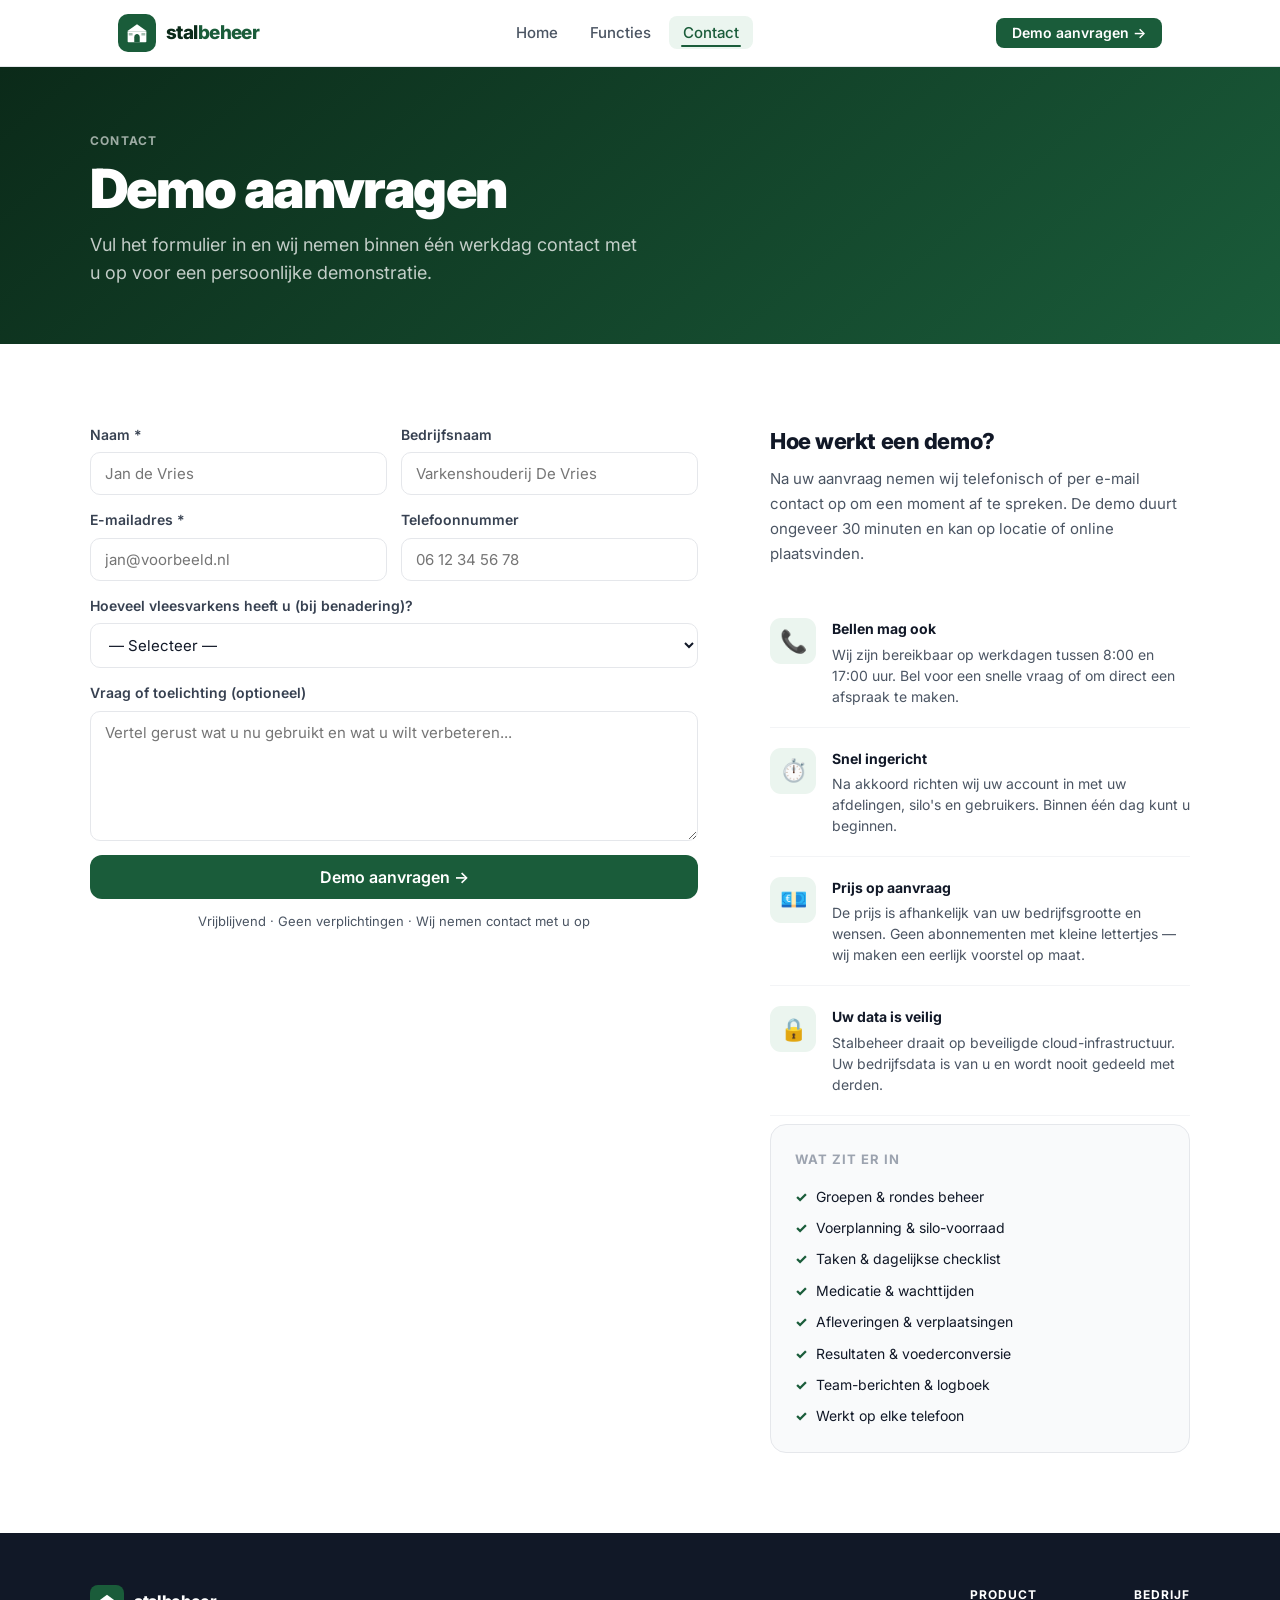
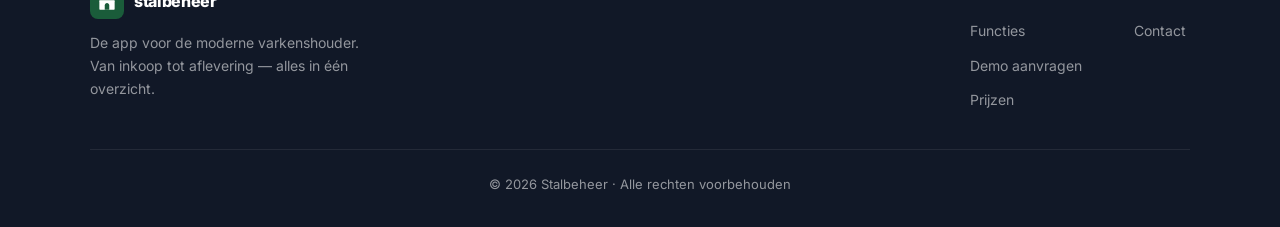
==== contact.html @ 62d78603 "feat: SVG stallogo + cinematische intro-animatie - Barn/stal SVG logo vervangt het emoji-logo in nav" ====
<!DOCTYPE html>
<html lang="nl">
<head>
<meta charset="UTF-8">
<meta name="viewport" content="width=device-width, initial-scale=1.0">
<title>Contact &amp; Demo aanvragen — Stalbeheer</title>
<meta name="description" content="Vraag een vrijblijvende demo aan van Stalbeheer. Wij laten u zien hoe de app werkt voor uw varkensbedrijf.">
<link href="https://fonts.googleapis.com/css2?family=Inter:wght@400;500;600;700;800;900&display=swap" rel="stylesheet">
<link rel="stylesheet" href="style.css">
</head>
<body>

<!-- NAV -->
<header class="nav">
  <div class="nav-inner">
    <a href="index.html" class="nav-logo">
      <div class="nav-logo-mark">
        <svg width="22" height="22" viewBox="0 0 40 40" fill="none" xmlns="http://www.w3.org/2000/svg">
          <path d="M20 4L38 17H2L20 4Z" fill="white"/>
          <rect x="3" y="17" width="34" height="20" rx="1.5" fill="white"/>
          <path d="M15 37V27.5C15 24.462 17.239 22 20 22C22.761 22 25 24.462 25 27.5V37H15Z" fill="#1a5c3a"/>
          <rect x="5" y="20" width="7" height="4.5" rx="1" fill="#1a5c3a" opacity="0.4"/>
          <rect x="28" y="20" width="7" height="4.5" rx="1" fill="#1a5c3a" opacity="0.4"/>
        </svg>
      </div>
      <div class="nav-logo-text">stal<span>beheer</span></div>
    </a>
    <ul class="nav-links">
      <li><a href="index.html">Home</a></li>
      <li><a href="functies.html">Functies</a></li>
      <li><a href="contact.html" class="active">Contact</a></li>
    </ul>
    <div class="nav-right">
      <a href="contact.html" class="btn btn-primary btn-sm">Demo aanvragen →</a>
    </div>
  </div>
</header>

<!-- PAGE HERO -->
<section class="page-hero">
  <div class="page-hero-inner">
    <div class="section-eyebrow" data-hero style="color:rgba(255,255,255,.6);margin-bottom:10px">Contact</div>
    <h1 data-hero>Demo aanvragen</h1>
    <p data-hero>Vul het formulier in en wij nemen binnen één werkdag contact met u op voor een persoonlijke demonstratie.</p>
  </div>
</section>

<!-- CONTACT SECTIE -->
<section class="section">
  <div class="section-inner">
    <div class="contact-grid">

      <!-- FORMULIER -->
      <div data-anim>
        <div id="success-msg" class="success-msg">
          ✓ Bedankt voor uw aanvraag! Wij nemen binnen één werkdag contact met u op.
        </div>

        <form id="contact-form" action="https://formspree.io/f/VERVANG_MET_UW_ID" method="POST" onsubmit="handleSubmit(event)">
          <div class="form-row">
            <div class="form-group">
              <label for="naam">Naam *</label>
              <input type="text" id="naam" name="naam" placeholder="Jan de Vries" required>
            </div>
            <div class="form-group">
              <label for="bedrijf">Bedrijfsnaam</label>
              <input type="text" id="bedrijf" name="bedrijf" placeholder="Varkenshouderij De Vries">
            </div>
          </div>
          <div class="form-row">
            <div class="form-group">
              <label for="email">E-mailadres *</label>
              <input type="email" id="email" name="email" placeholder="jan@voorbeeld.nl" required>
            </div>
            <div class="form-group">
              <label for="telefoon">Telefoonnummer</label>
              <input type="tel" id="telefoon" name="telefoon" placeholder="06 12 34 56 78">
            </div>
          </div>
          <div class="form-group">
            <label for="grootte">Hoeveel vleesvarkens heeft u (bij benadering)?</label>
            <select id="grootte" name="grootte">
              <option value="">— Selecteer —</option>
              <option value="<500">Minder dan 500</option>
              <option value="500-1000">500 – 1.000</option>
              <option value="1000-2500">1.000 – 2.500</option>
              <option value="2500-5000">2.500 – 5.000</option>
              <option value=">5000">Meer dan 5.000</option>
            </select>
          </div>
          <div class="form-group">
            <label for="bericht">Vraag of toelichting (optioneel)</label>
            <textarea id="bericht" name="bericht" placeholder="Vertel gerust wat u nu gebruikt en wat u wilt verbeteren..."></textarea>
          </div>

          <button type="submit" class="btn btn-primary btn-lg" style="width:100%;justify-content:center">
            Demo aanvragen →
          </button>
          <p style="font-size:13px;color:var(--text-muted);margin-top:12px;text-align:center">
            Vrijblijvend · Geen verplichtingen · Wij nemen contact met u op
          </p>
        </form>
      </div>

      <!-- CONTACT INFO -->
      <div class="contact-info" data-anim="scale">
        <div style="margin-bottom:32px">
          <h2 style="font-size:22px;font-weight:800;letter-spacing:-.02em;margin-bottom:8px">Hoe werkt een demo?</h2>
          <p style="font-size:15px;color:var(--text-muted);line-height:1.65">
            Na uw aanvraag nemen wij telefonisch of per e-mail contact op om een moment af te spreken. De demo duurt ongeveer 30 minuten en kan op locatie of online plaatsvinden.
          </p>
        </div>

        <div class="contact-info-item">
          <div class="contact-info-icon">📞</div>
          <div>
            <div class="contact-info-title">Bellen mag ook</div>
            <div class="contact-info-text">Wij zijn bereikbaar op werkdagen tussen 8:00 en 17:00 uur. Bel voor een snelle vraag of om direct een afspraak te maken.</div>
          </div>
        </div>

        <div class="contact-info-item">
          <div class="contact-info-icon">⏱️</div>
          <div>
            <div class="contact-info-title">Snel ingericht</div>
            <div class="contact-info-text">Na akkoord richten wij uw account in met uw afdelingen, silo's en gebruikers. Binnen één dag kunt u beginnen.</div>
          </div>
        </div>

        <div class="contact-info-item">
          <div class="contact-info-icon">💶</div>
          <div>
            <div class="contact-info-title">Prijs op aanvraag</div>
            <div class="contact-info-text">De prijs is afhankelijk van uw bedrijfsgrootte en wensen. Geen abonnementen met kleine lettertjes — wij maken een eerlijk voorstel op maat.</div>
          </div>
        </div>

        <div class="contact-info-item">
          <div class="contact-info-icon">🔒</div>
          <div>
            <div class="contact-info-title">Uw data is veilig</div>
            <div class="contact-info-text">Stalbeheer draait op beveiligde cloud-infrastructuur. Uw bedrijfsdata is van u en wordt nooit gedeeld met derden.</div>
          </div>
        </div>

        <!-- Feature samenvatting -->
        <div style="background:var(--gray-50);border:1px solid var(--gray-200);border-radius:16px;padding:24px;margin-top:8px">
          <div style="font-size:13px;font-weight:700;text-transform:uppercase;letter-spacing:.08em;color:var(--gray-400);margin-bottom:16px">Wat zit er in</div>
          <div style="display:flex;flex-direction:column;gap:9px">
            <div style="font-size:14px;display:flex;align-items:center;gap:9px"><span style="color:var(--green);font-weight:800">✓</span> Groepen &amp; rondes beheer</div>
            <div style="font-size:14px;display:flex;align-items:center;gap:9px"><span style="color:var(--green);font-weight:800">✓</span> Voerplanning &amp; silo-voorraad</div>
            <div style="font-size:14px;display:flex;align-items:center;gap:9px"><span style="color:var(--green);font-weight:800">✓</span> Taken &amp; dagelijkse checklist</div>
            <div style="font-size:14px;display:flex;align-items:center;gap:9px"><span style="color:var(--green);font-weight:800">✓</span> Medicatie &amp; wachttijden</div>
            <div style="font-size:14px;display:flex;align-items:center;gap:9px"><span style="color:var(--green);font-weight:800">✓</span> Afleveringen &amp; verplaatsingen</div>
            <div style="font-size:14px;display:flex;align-items:center;gap:9px"><span style="color:var(--green);font-weight:800">✓</span> Resultaten &amp; voederconversie</div>
            <div style="font-size:14px;display:flex;align-items:center;gap:9px"><span style="color:var(--green);font-weight:800">✓</span> Team-berichten &amp; logboek</div>
            <div style="font-size:14px;display:flex;align-items:center;gap:9px"><span style="color:var(--green);font-weight:800">✓</span> Werkt op elke telefoon</div>
          </div>
        </div>
      </div>

    </div>
  </div>
</section>

<!-- FOOTER -->
<footer>
  <div class="footer-inner">
    <div class="footer-top">
      <div>
        <div class="footer-brand-logo">
          <div class="footer-brand-mark"><svg width="18" height="18" viewBox="0 0 40 40" fill="none"><path d="M20 4L38 17H2L20 4Z" fill="white"/><rect x="3" y="17" width="34" height="20" rx="1.5" fill="white"/><path d="M15 37V27.5C15 24.462 17.239 22 20 22C22.761 22 25 24.462 25 27.5V37H15Z" fill="#1a5c3a"/></svg></div>
          <div class="footer-brand-name">stalbeheer</div>
        </div>
        <div class="footer-desc">De app voor de moderne varkenshouder. Van inkoop tot aflevering — alles in één overzicht.</div>
      </div>
      <div class="footer-links">
        <div class="footer-col">
          <div class="footer-col-title">Product</div>
          <ul>
            <li><a href="functies.html">Functies</a></li>
            <li><a href="contact.html">Demo aanvragen</a></li>
            <li><a href="contact.html">Prijzen</a></li>
          </ul>
        </div>
        <div class="footer-col">
          <div class="footer-col-title">Bedrijf</div>
          <ul>
            <li><a href="contact.html">Contact</a></li>
          </ul>
        </div>
      </div>
    </div>
    <div class="footer-bottom">© 2026 Stalbeheer · Alle rechten voorbehouden</div>
  </div>
</footer>

<script src="animations.js"></script>
<script>
function handleSubmit(e) {
  // Formspree handelt de submit af — toon bevestiging na verzenden
  // Als Formspree nog niet is ingesteld, toon alvast de bevestiging
  const form = document.getElementById('contact-form');
  const msg = document.getElementById('success-msg');
  if (form.action.includes('VERVANG_MET_UW_ID')) {
    e.preventDefault();
    form.style.display = 'none';
    msg.style.display = 'block';
    return;
  }
  setTimeout(() => {
    form.style.display = 'none';
    msg.style.display = 'block';
  }, 500);
}
</script>

</body>
</html>
---- style.css ----
/* ============================================================
   STALBEHEER.COM — Gedeelde stijlen
   ============================================================ */

:root {
  --green-dark:  #0b2a19;
  --green:       #1a5c3a;
  --green-mid:   #256b46;
  --green-light: #ebf5ef;
  --amber:       #f59e0b;
  --amber-dark:  #d97706;
  --white:  #ffffff;
  --gray-50:  #f9fafb;
  --gray-100: #f3f4f6;
  --gray-200: #e5e7eb;
  --gray-300: #d1d5db;
  --gray-400: #9ca3af;
  --gray-600: #4b5563;
  --gray-700: #374151;
  --gray-800: #1f2937;
  --gray-900: #111827;
  --text:       #111827;
  --text-muted: #4b5563;
  --r:    12px;
  --r-lg: 20px;
  --shadow:    0 1px 3px rgba(0,0,0,.10), 0 1px 2px rgba(0,0,0,.06);
  --shadow-md: 0 4px 6px -1px rgba(0,0,0,.10), 0 2px 4px -1px rgba(0,0,0,.06);
  --shadow-lg: 0 10px 15px -3px rgba(0,0,0,.10), 0 4px 6px -2px rgba(0,0,0,.05);
  --shadow-xl: 0 20px 25px -5px rgba(0,0,0,.10), 0 10px 10px -5px rgba(0,0,0,.04);
}

*, *::before, *::after { box-sizing: border-box; margin: 0; padding: 0; }
html { font-size: 16px; scroll-behavior: smooth; }
body {
  font-family: 'Inter', -apple-system, BlinkMacSystemFont, 'Segoe UI', sans-serif;
  color: var(--text);
  background: var(--white);
  line-height: 1.6;
  -webkit-font-smoothing: antialiased;
}
img { max-width: 100%; display: block; }
a { color: inherit; }

/* ── NAV ─────────────────────────────────────────────────── */
.nav {
  position: sticky; top: 0; z-index: 200;
  background: rgba(255,255,255,.96);
  backdrop-filter: blur(10px);
  border-bottom: 1px solid var(--gray-200);
}
.nav-inner {
  max-width: 1100px; margin: 0 auto; padding: 0 28px;
  height: 66px;
  display: flex; align-items: center; justify-content: space-between; gap: 32px;
}
.nav-logo {
  display: flex; align-items: center; gap: 10px; text-decoration: none;
}
.nav-logo-mark {
  width: 38px; height: 38px;
  background: var(--green); border-radius: 10px;
  display: flex; align-items: center; justify-content: center;
  font-size: 20px; flex-shrink: 0;
}
.nav-logo-text {
  font-size: 19px; font-weight: 800; letter-spacing: -.03em;
  color: var(--green-dark);
}
.nav-logo-text span { color: var(--green); }
.nav-links {
  display: flex; align-items: center; gap: 4px; list-style: none;
}
.nav-links a {
  text-decoration: none; color: var(--gray-600);
  font-size: 15px; font-weight: 500;
  padding: 7px 14px; border-radius: 8px;
  transition: all .15s;
}
.nav-links a:hover, .nav-links a.active { color: var(--green); background: var(--green-light); }
.nav-right { display: flex; align-items: center; gap: 10px; }

/* ── BUTTONS ─────────────────────────────────────────────── */
.btn {
  display: inline-flex; align-items: center; gap: 6px;
  padding: 10px 20px; border-radius: 10px;
  font-size: 15px; font-weight: 600; font-family: inherit;
  text-decoration: none; border: none; cursor: pointer;
  transition: all .15s; line-height: 1; white-space: nowrap;
}
.btn-primary { background: var(--green); color: white; }
.btn-primary:hover { background: var(--green-mid); transform: translateY(-1px); box-shadow: var(--shadow-md); }
.btn-amber { background: var(--amber); color: var(--gray-900); }
.btn-amber:hover { background: var(--amber-dark); transform: translateY(-1px); box-shadow: var(--shadow-md); }
.btn-outline-white { background: transparent; color: white; border: 2px solid rgba(255,255,255,.35); }
.btn-outline-white:hover { background: rgba(255,255,255,.1); border-color: rgba(255,255,255,.6); }
.btn-ghost { background: transparent; color: var(--green); border: 2px solid var(--green); }
.btn-ghost:hover { background: var(--green-light); }
.btn-lg { padding: 14px 28px; font-size: 16px; border-radius: 12px; }
.btn-sm { padding: 8px 16px; font-size: 14px; border-radius: 8px; }

/* ── HERO ────────────────────────────────────────────────── */
.hero {
  background: linear-gradient(140deg, var(--green-dark) 0%, #1a5c3a 55%, #266348 100%);
  color: white; padding: 96px 28px 80px; text-align: center;
  position: relative; overflow: hidden;
}
.hero::before {
  content: '';
  position: absolute; inset: 0; pointer-events: none;
  background-image: radial-gradient(circle at 20% 50%, rgba(255,255,255,.03) 0%, transparent 60%),
                    radial-gradient(circle at 80% 20%, rgba(245,158,11,.06) 0%, transparent 50%);
}
.hero-inner { max-width: 820px; margin: 0 auto; position: relative; }
.hero-label {
  display: inline-flex; align-items: center; gap: 7px;
  background: rgba(255,255,255,.1); border: 1px solid rgba(255,255,255,.18);
  color: rgba(255,255,255,.9); font-size: 13px; font-weight: 600;
  padding: 6px 14px; border-radius: 20px; margin-bottom: 28px;
  letter-spacing: .03em;
}
.hero h1 {
  font-size: clamp(38px, 6vw, 66px); font-weight: 900;
  line-height: 1.06; letter-spacing: -.035em; margin-bottom: 22px; color: white;
}
.hero h1 em { font-style: normal; color: var(--amber); }
.hero-sub {
  font-size: clamp(17px, 2.2vw, 21px); color: rgba(255,255,255,.78);
  max-width: 620px; margin: 0 auto 38px; line-height: 1.55;
}
.hero-cta { display: flex; gap: 12px; justify-content: center; flex-wrap: wrap; }
.hero-note { margin-top: 20px; font-size: 13px; color: rgba(255,255,255,.45); }

/* stats strip */
.hero-stats {
  display: flex; justify-content: center; gap: 48px;
  flex-wrap: wrap; margin-top: 56px;
  padding-top: 40px; border-top: 1px solid rgba(255,255,255,.12);
}
.hero-stat-value {
  font-size: 32px; font-weight: 900; letter-spacing: -.03em; color: white;
}
.hero-stat-label { font-size: 13px; color: rgba(255,255,255,.55); margin-top: 2px; }

/* ── PAGE HERO (inner pages) ─────────────────────────────── */
.page-hero {
  background: linear-gradient(140deg, var(--green-dark), var(--green));
  color: white; padding: 64px 28px 56px;
}
.page-hero-inner { max-width: 1100px; margin: 0 auto; }
.page-hero h1 {
  font-size: clamp(34px, 5vw, 54px); font-weight: 900;
  letter-spacing: -.03em; line-height: 1.08; margin-bottom: 12px;
}
.page-hero p { font-size: 18px; color: rgba(255,255,255,.75); max-width: 560px; }

/* ── SECTIONS ────────────────────────────────────────────── */
.section { padding: 80px 28px; }
.section-inner { max-width: 1100px; margin: 0 auto; }
.section.bg-gray { background: var(--gray-50); }
.section.bg-dark { background: var(--gray-900); }

.section-eyebrow {
  font-size: 12px; font-weight: 700; letter-spacing: .1em;
  text-transform: uppercase; color: var(--green); margin-bottom: 8px;
}
.section-title {
  font-size: clamp(28px, 4vw, 44px); font-weight: 800;
  letter-spacing: -.025em; color: var(--gray-900); line-height: 1.12;
  margin-bottom: 14px;
}
.section-sub { font-size: 18px; color: var(--text-muted); max-width: 580px; line-height: 1.6; }
.section-header { margin-bottom: 48px; }
.section-header.center { text-align: center; }
.section-header.center .section-sub { margin: 0 auto; }

/* ── PROBLEM CARDS ───────────────────────────────────────── */
.problems-grid {
  display: grid; grid-template-columns: repeat(auto-fit, minmax(230px, 1fr));
  gap: 14px; margin-top: 40px;
}
.problem-card {
  background: white; border: 1px solid var(--gray-200); border-radius: var(--r);
  padding: 20px 22px; display: flex; align-items: flex-start; gap: 14px;
  box-shadow: var(--shadow);
}
.problem-icon { font-size: 26px; flex-shrink: 0; line-height: 1; }
.problem-text { font-size: 15px; color: var(--gray-800); font-weight: 500; line-height: 1.5; }

/* ── FEATURE GRID ────────────────────────────────────────── */
.features-grid {
  display: grid; grid-template-columns: repeat(auto-fit, minmax(310px, 1fr));
  gap: 22px; margin-top: 48px;
}
.feature-card {
  background: white; border: 1px solid var(--gray-200); border-radius: var(--r-lg);
  padding: 28px; transition: all .2s;
}
.feature-card:hover {
  transform: translateY(-3px); box-shadow: var(--shadow-lg);
  border-color: #b6ddc5;
}
.feature-icon {
  width: 50px; height: 50px;
  background: var(--green-light); border-radius: 12px;
  display: flex; align-items: center; justify-content: center;
  font-size: 24px; margin-bottom: 18px;
}
.feature-title { font-size: 17px; font-weight: 700; color: var(--gray-900); margin-bottom: 8px; }
.feature-text { font-size: 14px; color: var(--text-muted); line-height: 1.65; }

/* ── STEPS ───────────────────────────────────────────────── */
.steps {
  display: grid; grid-template-columns: repeat(auto-fit, minmax(260px, 1fr));
  gap: 40px; margin-top: 48px; position: relative;
}
.step { display: flex; flex-direction: column; align-items: flex-start; }
.step-num {
  width: 42px; height: 42px; background: var(--green); color: white;
  border-radius: 50%; display: flex; align-items: center; justify-content: center;
  font-size: 17px; font-weight: 800; margin-bottom: 18px; flex-shrink: 0;
}
.step-title { font-size: 18px; font-weight: 700; color: var(--gray-900); margin-bottom: 8px; }
.step-text { font-size: 15px; color: var(--text-muted); line-height: 1.65; }

/* ── CTA BANNER ──────────────────────────────────────────── */
.cta-banner {
  background: linear-gradient(140deg, var(--green-dark), var(--green));
  color: white; padding: 80px 28px; text-align: center;
}
.cta-banner h2 {
  font-size: clamp(28px, 4vw, 44px); font-weight: 800;
  letter-spacing: -.025em; margin-bottom: 14px;
}
.cta-banner p { font-size: 18px; color: rgba(255,255,255,.75); max-width: 520px; margin: 0 auto 32px; }
.cta-banner .hero-note { margin-top: 16px; }

/* ── FUNCTIES DETAIL ─────────────────────────────────────── */
.functies-block {
  padding: 56px 0; border-bottom: 1px solid var(--gray-200);
}
.functies-block:last-child { border-bottom: none; }
.functies-layout {
  display: grid; grid-template-columns: 320px 1fr; gap: 64px; align-items: start;
}
.functies-list { list-style: none; display: flex; flex-direction: column; gap: 14px; margin-top: 0; }
.functies-list li {
  display: flex; align-items: flex-start; gap: 12px;
  font-size: 15px; color: var(--gray-700); line-height: 1.55;
}
.functies-list li::before {
  content: '✓'; color: var(--green); font-weight: 800;
  flex-shrink: 0; margin-top: 1px;
}
.functies-icon-row { display: flex; gap: 12px; flex-wrap: wrap; margin-top: 24px; }
.functies-badge {
  background: var(--green-light); color: var(--green);
  font-size: 12px; font-weight: 700; padding: 4px 10px; border-radius: 20px;
  letter-spacing: .03em;
}

/* ── CONTACT ─────────────────────────────────────────────── */
.contact-grid {
  display: grid; grid-template-columns: 1fr 420px; gap: 72px; align-items: start;
}
.form-row { display: grid; grid-template-columns: 1fr 1fr; gap: 14px; }
.form-group { display: flex; flex-direction: column; gap: 6px; margin-bottom: 14px; }
.form-group label { font-size: 14px; font-weight: 600; color: var(--gray-700); }
.form-group input,
.form-group select,
.form-group textarea {
  padding: 11px 14px; border: 1.5px solid var(--gray-200); border-radius: 10px;
  font-size: 15px; font-family: inherit; color: var(--text); background: white;
  transition: border-color .15s; outline: none;
}
.form-group input:focus,
.form-group select:focus,
.form-group textarea:focus { border-color: var(--green); box-shadow: 0 0 0 3px rgba(26,92,58,.1); }
.form-group textarea { min-height: 130px; resize: vertical; }
.contact-info { display: flex; flex-direction: column; gap: 0; }
.contact-info-item {
  display: flex; align-items: flex-start; gap: 16px;
  padding: 20px 0; border-bottom: 1px solid var(--gray-100);
}
.contact-info-item:first-child { padding-top: 0; }
.contact-info-item:last-child { border-bottom: none; }
.contact-info-icon {
  width: 46px; height: 46px; background: var(--green-light); border-radius: 11px;
  display: flex; align-items: center; justify-content: center;
  font-size: 22px; flex-shrink: 0;
}
.contact-info-title { font-size: 14px; font-weight: 700; color: var(--gray-900); margin-bottom: 3px; }
.contact-info-text { font-size: 14px; color: var(--text-muted); line-height: 1.5; }
.success-msg {
  display: none; background: var(--green-light); border: 1px solid #a7d7b9;
  color: var(--green); border-radius: 10px; padding: 14px 18px;
  font-size: 15px; font-weight: 500; margin-bottom: 16px;
}

/* ── FOOTER ──────────────────────────────────────────────── */
footer {
  background: var(--gray-900); color: rgba(255,255,255,.55);
  padding: 52px 28px 32px;
}
.footer-inner { max-width: 1100px; margin: 0 auto; }
.footer-top {
  display: flex; justify-content: space-between; gap: 48px; flex-wrap: wrap;
  padding-bottom: 36px; border-bottom: 1px solid rgba(255,255,255,.08);
  margin-bottom: 24px;
}
.footer-brand-logo { display: flex; align-items: center; gap: 10px; margin-bottom: 12px; }
.footer-brand-mark {
  width: 34px; height: 34px; background: var(--green); border-radius: 8px;
  display: flex; align-items: center; justify-content: center; font-size: 18px;
}
.footer-brand-name { font-size: 16px; font-weight: 800; color: white; letter-spacing: -.02em; }
.footer-desc { font-size: 14px; line-height: 1.65; max-width: 280px; }
.footer-links { display: flex; gap: 52px; flex-wrap: wrap; }
.footer-col-title {
  font-size: 12px; font-weight: 700; text-transform: uppercase;
  letter-spacing: .08em; color: white; margin-bottom: 14px;
}
.footer-col ul { list-style: none; display: flex; flex-direction: column; gap: 9px; }
.footer-col a { text-decoration: none; font-size: 14px; transition: color .15s; }
.footer-col a:hover { color: white; }
.footer-bottom { font-size: 13px; text-align: center; }

/* ── RESPONSIVE ──────────────────────────────────────────── */
@media (max-width: 768px) {
  .nav-links, .nav-right { display: none; }
  .hero { padding: 64px 20px 52px; }
  .hero-stats { gap: 28px; }
  .section { padding: 56px 20px; }
  .features-grid { grid-template-columns: 1fr; }
  .functies-layout { grid-template-columns: 1fr; gap: 32px; }
  .contact-grid { grid-template-columns: 1fr; gap: 40px; }
  .form-row { grid-template-columns: 1fr; gap: 0; }
  .footer-top { flex-direction: column; }
  .page-hero { padding: 48px 20px 40px; }
  .cta-banner { padding: 56px 20px; }
}


/* ============================================================
   ANIMATIES — Apple-stijl scroll-triggered + hero entrance
   ============================================================ */

/* ── Nav: schaduw bij scrollen ──────────────────────────────── */
.nav { transition: box-shadow 0.3s ease; }
.nav--scrolled { box-shadow: 0 2px 24px rgba(0,0,0,0.10); }

/* ── Hero entrance: elementen komen één voor één binnen ─────── */
@keyframes heroEnter {
  from { opacity: 0; transform: translateY(22px); filter: blur(2px); }
  to   { opacity: 1; transform: translateY(0);    filter: blur(0);   }
}

.hero-enter {
  opacity: 0;
  animation: heroEnter 0.85s cubic-bezier(0.16, 1, 0.3, 1) forwards;
}

/* ── Scroll-triggered fade-up ───────────────────────────────── */
[data-anim] {
  opacity: 0;
  transform: translateY(28px);
  transition:
    opacity  0.72s cubic-bezier(0.16, 1, 0.3, 1),
    transform 0.72s cubic-bezier(0.16, 1, 0.3, 1);
  /* stagger: elk kind is iets later */
  transition-delay: calc(var(--stagger-i, 0) * 0.09s);
}

[data-anim="fade"] {
  transform: none; /* alleen fade, geen translate */
}

[data-anim="scale"] {
  transform: scale(0.95);
  transition:
    opacity   0.65s cubic-bezier(0.16, 1, 0.3, 1),
    transform 0.65s cubic-bezier(0.16, 1, 0.3, 1);
}

[data-anim].in-view {
  opacity: 1;
  transform: none;
}

/* ── Feature cards: extra hover-lift ───────────────────────── */
.feature-card {
  transition: transform 0.25s cubic-bezier(0.16,1,0.3,1),
              box-shadow 0.25s cubic-bezier(0.16,1,0.3,1),
              border-color 0.25s ease,
              opacity 0.72s cubic-bezier(0.16, 1, 0.3, 1);
}

/* ── Smooth underline op nav-links ─────────────────────────── */
.nav-links a {
  position: relative;
}
.nav-links a::after {
  content: '';
  position: absolute;
  bottom: 2px; left: 12px; right: 12px;
  height: 2px;
  background: var(--green);
  border-radius: 2px;
  transform: scaleX(0);
  transform-origin: center;
  transition: transform 0.22s cubic-bezier(0.16, 1, 0.3, 1);
}
.nav-links a:hover::after,
.nav-links a.active::after { transform: scaleX(1); }

/* ── Buttons: vloeiendere hover ─────────────────────────────── */
.btn {
  transition: background 0.18s ease,
              transform  0.18s cubic-bezier(0.16, 1, 0.3, 1),
              box-shadow 0.18s ease;
}

/* ── Reduced motion: respecteer gebruikersinstellingen ──────── */
@media (prefers-reduced-motion: reduce) {
  [data-anim], [data-hero], .hero-enter, .feature-card, .btn {
    transition: none !important;
    animation: none !important;
    opacity: 1 !important;
    transform: none !important;
  }
}


/* ============================================================
   INTRO — Cinematische binnenkomer bij laden
   ============================================================ */
#intro {
  position: fixed; inset: 0; z-index: 9999;
  background: var(--green-dark);
  display: flex; align-items: center; justify-content: center;
  flex-direction: column; gap: 0;
  pointer-events: all;
}
#intro.intro-exit {
  transform: translateY(-100%);
  transition: transform 1s cubic-bezier(0.76, 0, 0.24, 1);
}
.intro-inner {
  display: flex; flex-direction: column; align-items: center; gap: 18px;
  text-align: center;
}
.intro-mark {
  width: 80px; height: 80px;
  background: rgba(255,255,255,0.08);
  border: 1px solid rgba(255,255,255,0.12);
  border-radius: 22px;
  display: flex; align-items: center; justify-content: center;
  opacity: 0;
  animation: introMark 0.7s cubic-bezier(0.16,1,0.3,1) 0.15s forwards;
}
.intro-word {
  font-size: 32px; font-weight: 900; letter-spacing: -0.04em;
  color: white;
  opacity: 0;
  animation: introSlideUp 0.65s cubic-bezier(0.16,1,0.3,1) 0.45s forwards;
}
.intro-word span { color: var(--amber); }
.intro-tag {
  font-size: 14px; font-weight: 500; color: rgba(255,255,255,0.4);
  letter-spacing: 0.02em;
  opacity: 0;
  animation: introSlideUp 0.65s cubic-bezier(0.16,1,0.3,1) 0.65s forwards;
}
.intro-bar {
  width: 40px; height: 2px;
  background: var(--amber);
  border-radius: 2px;
  margin-top: 4px;
  opacity: 0;
  transform: scaleX(0);
  transform-origin: left;
  animation: introBar 0.8s cubic-bezier(0.16,1,0.3,1) 0.85s forwards;
}

@keyframes introMark {
  from { opacity: 0; transform: scale(0.6) rotate(-8deg); }
  to   { opacity: 1; transform: scale(1) rotate(0deg); }
}
@keyframes introSlideUp {
  from { opacity: 0; transform: translateY(16px); }
  to   { opacity: 1; transform: translateY(0); }
}
@keyframes introBar {
  from { opacity: 0; transform: scaleX(0); }
  to   { opacity: 1; transform: scaleX(1); }
}

/* ── LOGO SVG ──────────────────────────────────────────────── */
.logo-svg { display: block; }
.nav-logo-mark { padding: 0; overflow: hidden; }
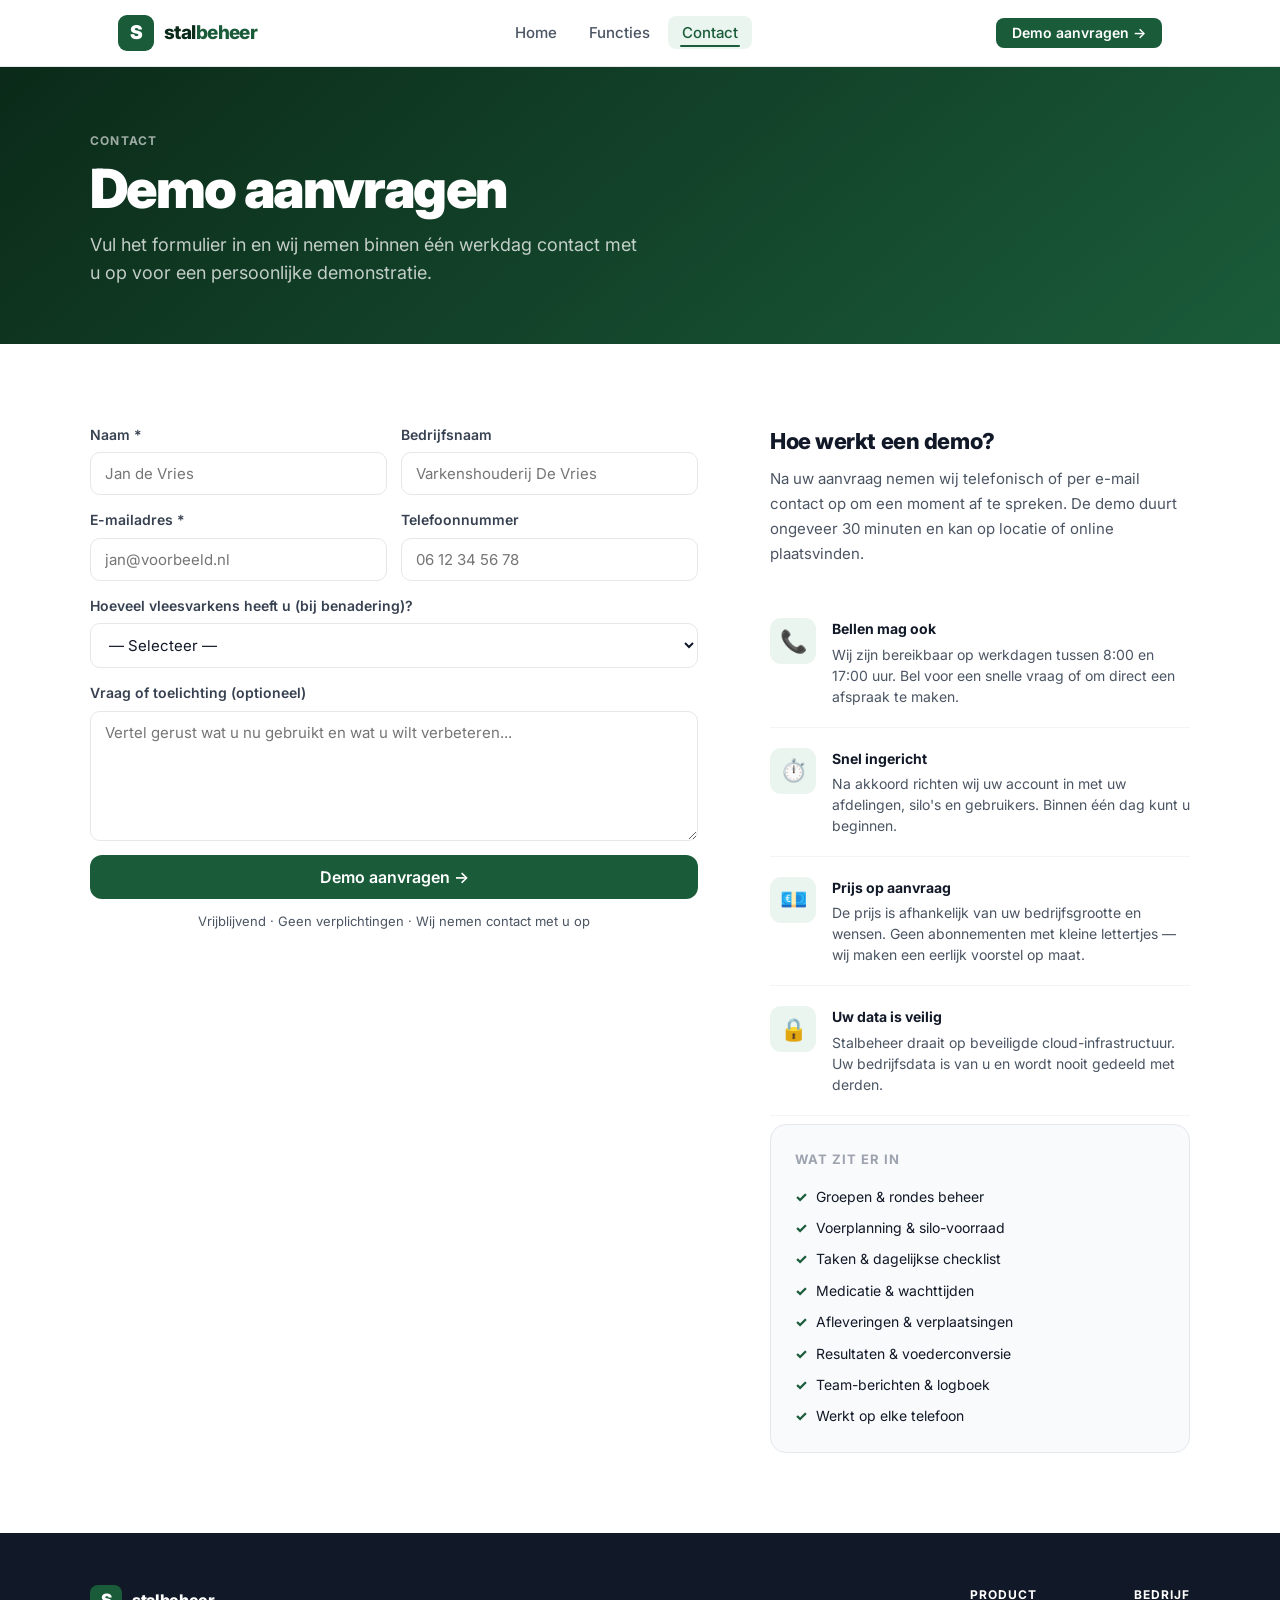
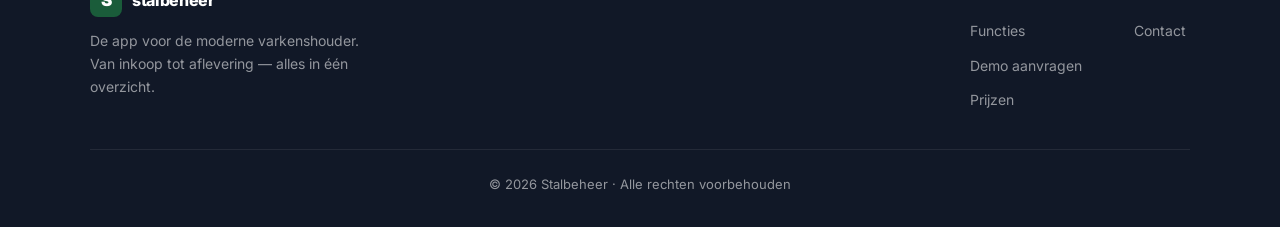
==== commit 9a999427: "redesign: replace barn SVG logo with clean bold S lettermark Co-Authored-By: Claude Sonnet 4.6 <nore" ====
--- a/contact.html
+++ b/contact.html
@@ -14,15 +14,7 @@
 <header class="nav">
   <div class="nav-inner">
     <a href="index.html" class="nav-logo">
-      <div class="nav-logo-mark">
-        <svg width="22" height="22" viewBox="0 0 40 40" fill="none" xmlns="http://www.w3.org/2000/svg">
-          <path d="M20 4L38 17H2L20 4Z" fill="white"/>
-          <rect x="3" y="17" width="34" height="20" rx="1.5" fill="white"/>
-          <path d="M15 37V27.5C15 24.462 17.239 22 20 22C22.761 22 25 24.462 25 27.5V37H15Z" fill="#1a5c3a"/>
-          <rect x="5" y="20" width="7" height="4.5" rx="1" fill="#1a5c3a" opacity="0.4"/>
-          <rect x="28" y="20" width="7" height="4.5" rx="1" fill="#1a5c3a" opacity="0.4"/>
-        </svg>
-      </div>
+      <div class="nav-logo-mark">S</div>
       <div class="nav-logo-text">stal<span>beheer</span></div>
     </a>
     <ul class="nav-links">
@@ -169,7 +161,7 @@
     <div class="footer-top">
       <div>
         <div class="footer-brand-logo">
-          <div class="footer-brand-mark"><svg width="18" height="18" viewBox="0 0 40 40" fill="none"><path d="M20 4L38 17H2L20 4Z" fill="white"/><rect x="3" y="17" width="34" height="20" rx="1.5" fill="white"/><path d="M15 37V27.5C15 24.462 17.239 22 20 22C22.761 22 25 24.462 25 27.5V37H15Z" fill="#1a5c3a"/></svg></div>
+          <div class="footer-brand-mark">S</div>
           <div class="footer-brand-name">stalbeheer</div>
         </div>
         <div class="footer-desc">De app voor de moderne varkenshouder. Van inkoop tot aflevering — alles in één overzicht.</div>
--- a/style.css
+++ b/style.css
@@ -57,10 +57,12 @@
   display: flex; align-items: center; gap: 10px; text-decoration: none;
 }
 .nav-logo-mark {
-  width: 38px; height: 38px;
-  background: var(--green); border-radius: 10px;
+  width: 36px; height: 36px;
+  background: var(--green); border-radius: 9px;
   display: flex; align-items: center; justify-content: center;
-  font-size: 20px; flex-shrink: 0;
+  font-size: 19px; font-weight: 900; color: white;
+  font-family: 'Inter', sans-serif; letter-spacing: -0.04em;
+  flex-shrink: 0; user-select: none;
 }
 .nav-logo-text {
   font-size: 19px; font-weight: 800; letter-spacing: -.03em;
@@ -309,8 +311,10 @@
 }
 .footer-brand-logo { display: flex; align-items: center; gap: 10px; margin-bottom: 12px; }
 .footer-brand-mark {
-  width: 34px; height: 34px; background: var(--green); border-radius: 8px;
-  display: flex; align-items: center; justify-content: center; font-size: 18px;
+  width: 32px; height: 32px; background: var(--green); border-radius: 8px;
+  display: flex; align-items: center; justify-content: center;
+  font-size: 17px; font-weight: 900; color: white;
+  font-family: 'Inter', sans-serif; letter-spacing: -0.04em; user-select: none;
 }
 .footer-brand-name { font-size: 16px; font-weight: 800; color: white; letter-spacing: -.02em; }
 .footer-desc { font-size: 14px; line-height: 1.65; max-width: 280px; }
@@ -450,10 +454,13 @@
 }
 .intro-mark {
   width: 80px; height: 80px;
-  background: rgba(255,255,255,0.08);
-  border: 1px solid rgba(255,255,255,0.12);
+  background: rgba(255,255,255,0.12);
+  border: 1.5px solid rgba(255,255,255,0.2);
   border-radius: 22px;
   display: flex; align-items: center; justify-content: center;
+  font-size: 46px; font-weight: 900; color: white;
+  font-family: 'Inter', sans-serif; letter-spacing: -0.05em;
+  user-select: none;
   opacity: 0;
   animation: introMark 0.7s cubic-bezier(0.16,1,0.3,1) 0.15s forwards;
 }
@@ -494,6 +501,3 @@
   to   { opacity: 1; transform: scaleX(1); }
 }
 
-/* ── LOGO SVG ──────────────────────────────────────────────── */
-.logo-svg { display: block; }
-.nav-logo-mark { padding: 0; overflow: hidden; }
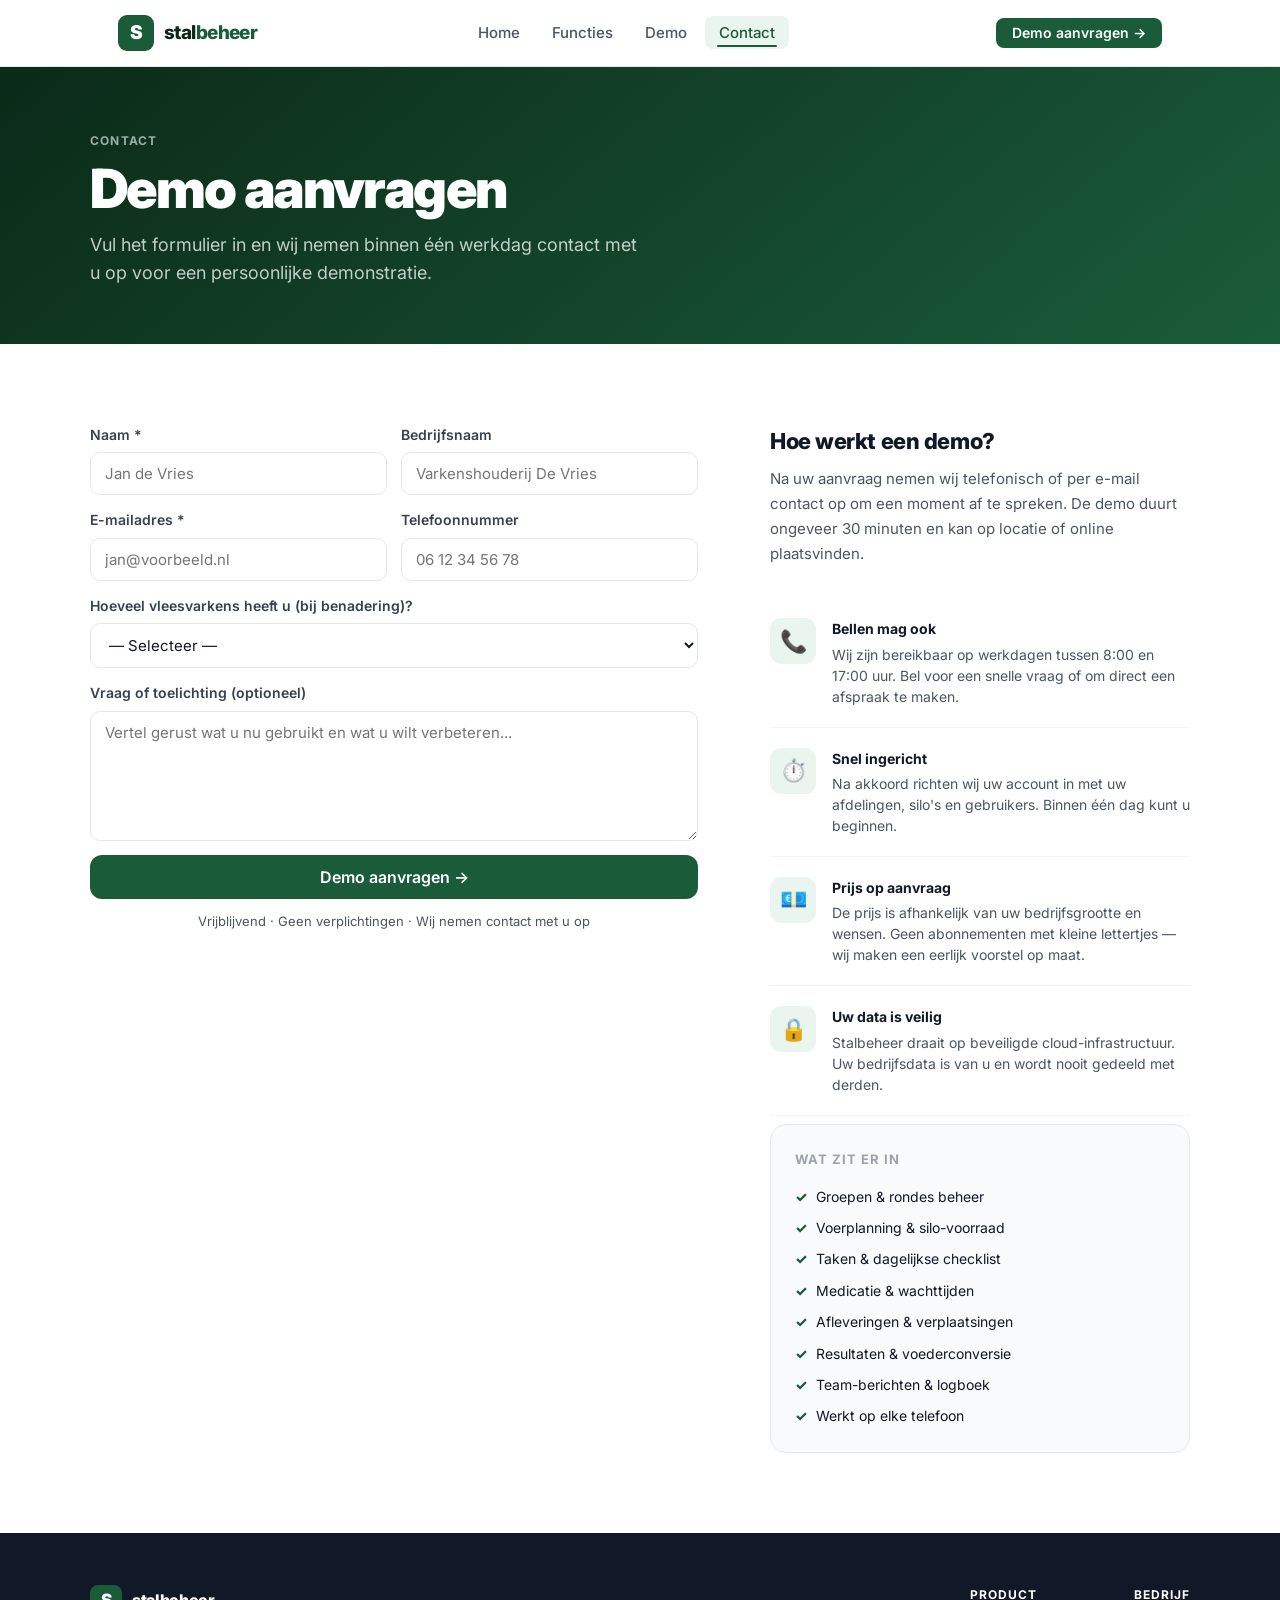
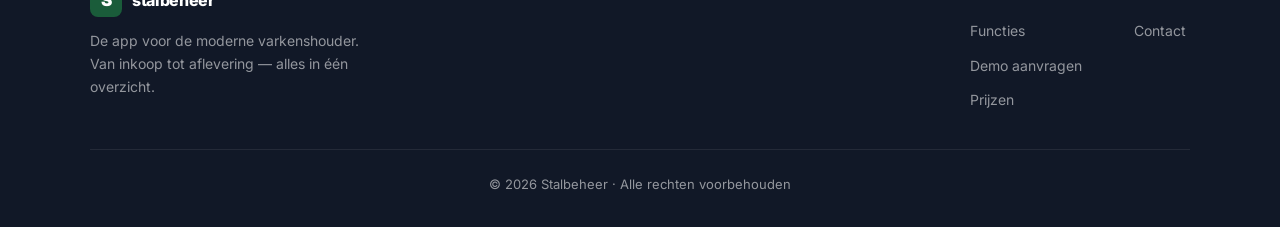
==== commit a3cb4eb2: "feat: voeg interactieve demo en demo-pagina toe - demo-app.html: volledig interactieve app met voorb" ====
--- a/contact.html
+++ b/contact.html
@@ -20,6 +20,7 @@
     <ul class="nav-links">
       <li><a href="index.html">Home</a></li>
       <li><a href="functies.html">Functies</a></li>
+      <li><a href="demo.html">Demo</a></li>
       <li><a href="contact.html" class="active">Contact</a></li>
     </ul>
     <div class="nav-right">
@@ -48,7 +49,11 @@
           ✓ Bedankt voor uw aanvraag! Wij nemen binnen één werkdag contact met u op.
         </div>
 
-        <form id="contact-form" action="https://formspree.io/f/VERVANG_MET_UW_ID" method="POST" onsubmit="handleSubmit(event)">
+        <form id="contact-form" action="https://api.web3forms.com/submit" method="POST" onsubmit="handleSubmit(event)">
+          <input type="hidden" name="access_key" value="eb0ae56d-5551-4cea-ad42-a2b778645ca0">
+          <input type="hidden" name="subject" value="Nieuwe demo-aanvraag — Stalbeheer">
+          <input type="hidden" name="from_name" value="Stalbeheer Website">
+          <input type="checkbox" name="botcheck" style="display:none">
           <div class="form-row">
             <div class="form-group">
               <label for="naam">Naam *</label>
@@ -189,21 +194,32 @@
 
 <script src="animations.js"></script>
 <script>
-function handleSubmit(e) {
-  // Formspree handelt de submit af — toon bevestiging na verzenden
-  // Als Formspree nog niet is ingesteld, toon alvast de bevestiging
+async function handleSubmit(e) {
+  e.preventDefault();
   const form = document.getElementById('contact-form');
+  const btn = form.querySelector('button[type="submit"]');
   const msg = document.getElementById('success-msg');
-  if (form.action.includes('VERVANG_MET_UW_ID')) {
-    e.preventDefault();
-    form.style.display = 'none';
-    msg.style.display = 'block';
-    return;
+  btn.disabled = true;
+  btn.textContent = 'Bezig met verzenden...';
+  try {
+    const res = await fetch('https://api.web3forms.com/submit', {
+      method: 'POST',
+      body: new FormData(form)
+    });
+    const data = await res.json();
+    if (data.success) {
+      form.style.display = 'none';
+      msg.style.display = 'block';
+    } else {
+      btn.disabled = false;
+      btn.textContent = 'Demo aanvragen →';
+      alert('Er is iets misgegaan. Probeer het opnieuw of stuur een e-mail.');
+    }
+  } catch {
+    btn.disabled = false;
+    btn.textContent = 'Demo aanvragen →';
+    alert('Er is iets misgegaan. Controleer uw internetverbinding.');
   }
-  setTimeout(() => {
-    form.style.display = 'none';
-    msg.style.display = 'block';
-  }, 500);
 }
 </script>
 
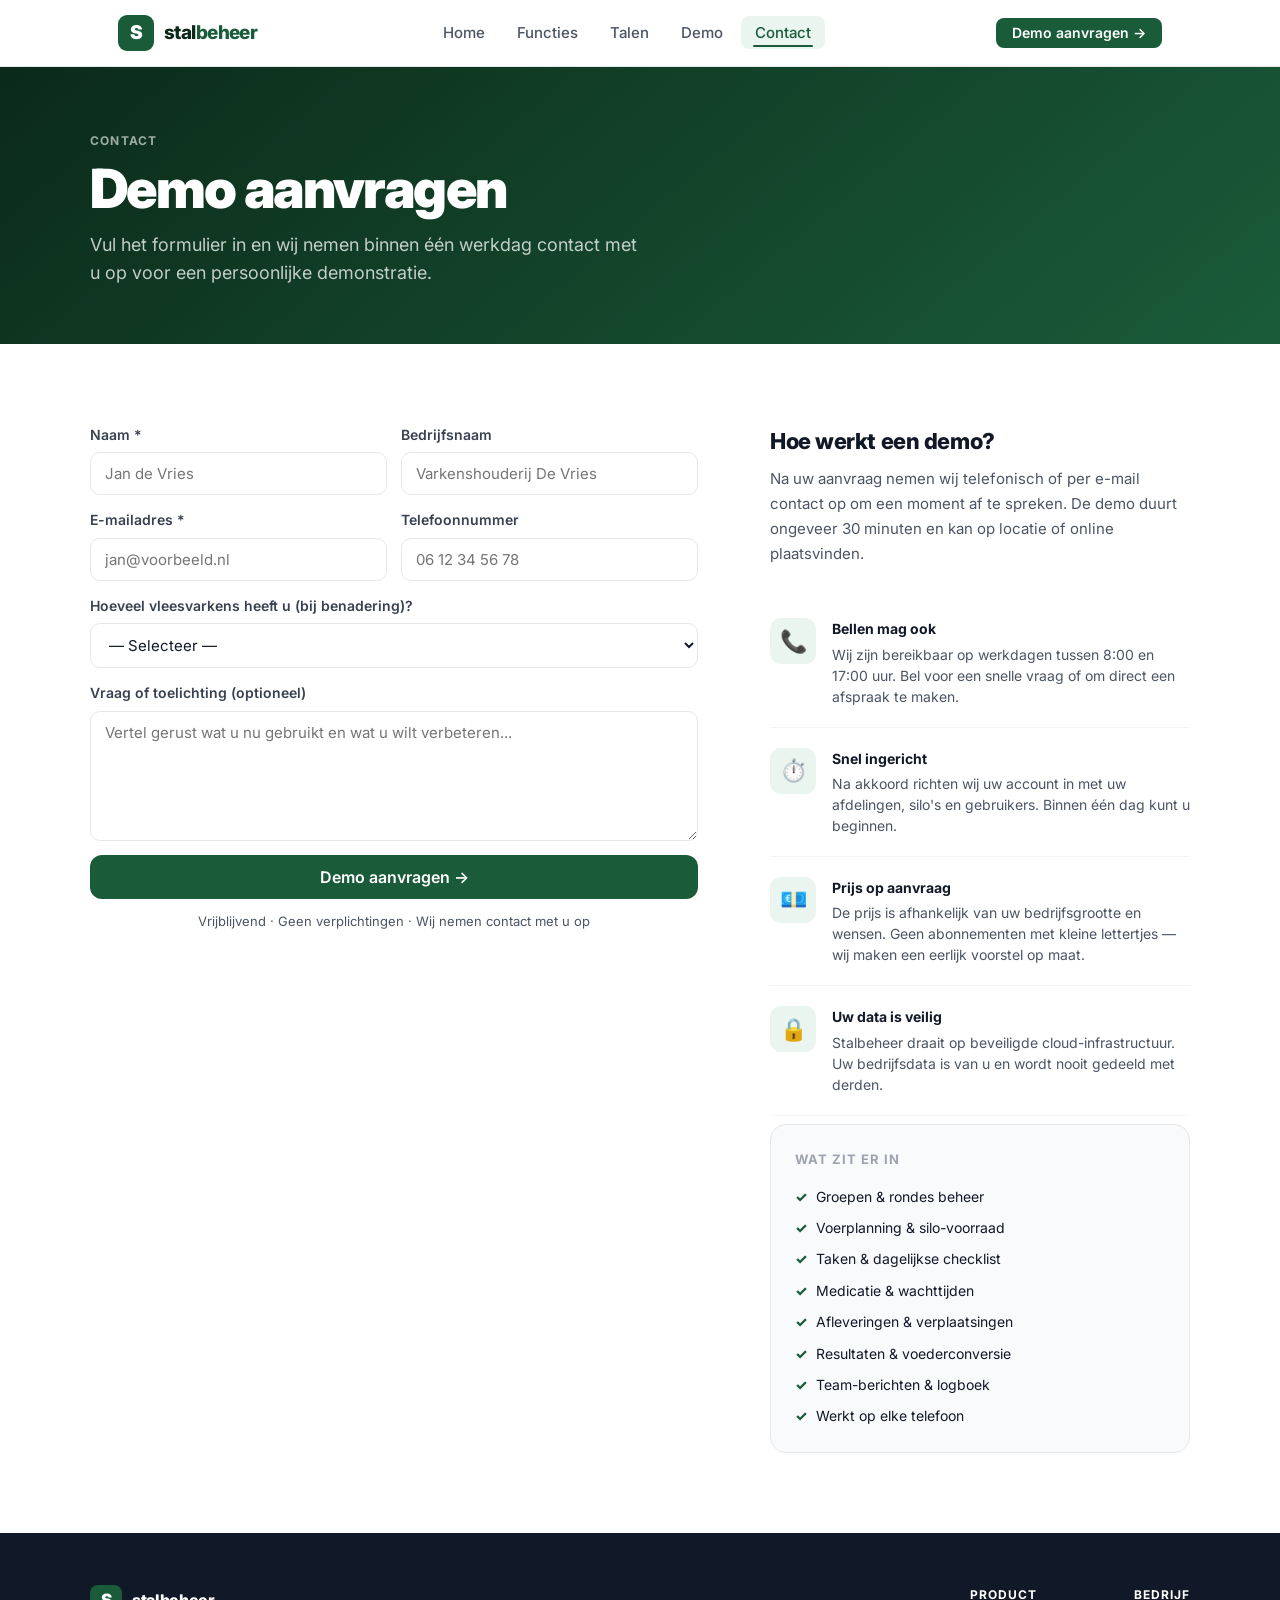
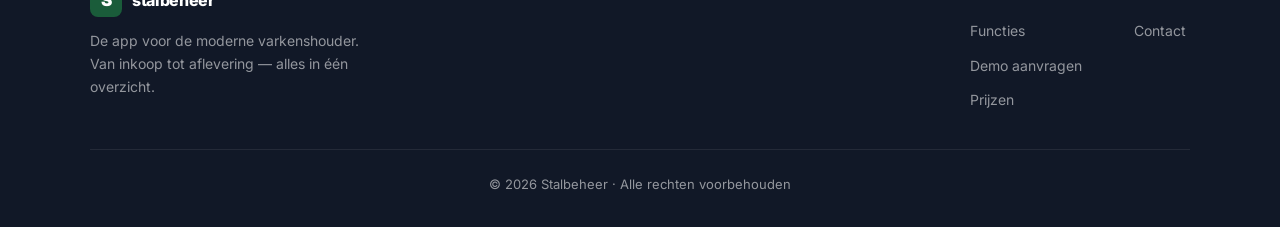
==== commit a8139914: "feat: voeg talen-pagina toe met meertaligheidsoverzicht Nieuwe talen.html met taallijst (NL/EN/DE/FR" ====
--- a/contact.html
+++ b/contact.html
@@ -20,14 +20,28 @@
     <ul class="nav-links">
       <li><a href="index.html">Home</a></li>
       <li><a href="functies.html">Functies</a></li>
+      <li><a href="talen.html">Talen</a></li>
       <li><a href="demo.html">Demo</a></li>
       <li><a href="contact.html" class="active">Contact</a></li>
     </ul>
     <div class="nav-right">
       <a href="contact.html" class="btn btn-primary btn-sm">Demo aanvragen →</a>
     </div>
+    <button class="nav-hamburger" id="nav-hamburger" aria-label="Menu openen">
+      <span></span><span></span><span></span>
+    </button>
   </div>
 </header>
+<nav class="mobile-nav" id="mobile-nav">
+  <a href="index.html">Home</a>
+  <a href="functies.html">Functies</a>
+  <a href="talen.html">Talen</a>
+  <a href="demo.html">Demo</a>
+  <a href="contact.html" class="active">Contact</a>
+  <div class="mobile-nav-cta">
+    <a href="contact.html" class="btn btn-primary">Demo aanvragen →</a>
+  </div>
+</nav>
 
 <!-- PAGE HERO -->
 <section class="page-hero">
--- a/style.css
+++ b/style.css
@@ -328,14 +328,73 @@
 .footer-col a:hover { color: white; }
 .footer-bottom { font-size: 13px; text-align: center; }
 
+/* ── HAMBURGER / MOBILE NAV ──────────────────────────────── */
+.nav-hamburger {
+  display: none;
+  flex-direction: column;
+  justify-content: center;
+  gap: 5px;
+  cursor: pointer;
+  padding: 7px;
+  background: none;
+  border: none;
+  border-radius: 8px;
+  transition: background .15s;
+}
+.nav-hamburger:hover { background: var(--gray-100); }
+.nav-hamburger span {
+  display: block;
+  width: 22px;
+  height: 2px;
+  background: var(--gray-700);
+  border-radius: 2px;
+  transition: all .25s cubic-bezier(0.16, 1, 0.3, 1);
+  transform-origin: center;
+}
+.nav-hamburger.open span:nth-child(1) { transform: translateY(7px) rotate(45deg); }
+.nav-hamburger.open span:nth-child(2) { opacity: 0; transform: scaleX(0); }
+.nav-hamburger.open span:nth-child(3) { transform: translateY(-7px) rotate(-45deg); }
+
+.mobile-nav {
+  display: none;
+  position: fixed;
+  top: 66px; left: 0; right: 0;
+  background: white;
+  border-bottom: 1px solid var(--gray-200);
+  box-shadow: 0 8px 24px rgba(0,0,0,.10);
+  z-index: 199;
+  flex-direction: column;
+  padding: 12px 16px 16px;
+}
+.mobile-nav a {
+  display: block;
+  padding: 13px 14px;
+  font-size: 16px;
+  font-weight: 600;
+  color: var(--gray-700);
+  text-decoration: none;
+  border-radius: 10px;
+  transition: color .15s, background .15s;
+}
+.mobile-nav a:hover, .mobile-nav a.active { color: var(--green); background: var(--green-light); }
+.mobile-nav-cta {
+  margin-top: 8px;
+  padding-top: 12px;
+  border-top: 1px solid var(--gray-100);
+}
+.mobile-nav-cta .btn { width: 100%; justify-content: center; }
+
 /* ── RESPONSIVE ──────────────────────────────────────────── */
 @media (max-width: 768px) {
   .nav-links, .nav-right { display: none; }
+  .nav-hamburger { display: flex; }
+  .mobile-nav.open { display: flex; }
   .hero { padding: 64px 20px 52px; }
   .hero-stats { gap: 28px; }
   .section { padding: 56px 20px; }
   .features-grid { grid-template-columns: 1fr; }
   .functies-layout { grid-template-columns: 1fr; gap: 32px; }
+  .talen-grid { grid-template-columns: 1fr !important; gap: 32px !important; }
   .contact-grid { grid-template-columns: 1fr; gap: 40px; }
   .form-row { grid-template-columns: 1fr; gap: 0; }
   .footer-top { flex-direction: column; }
@@ -343,6 +402,39 @@
   .cta-banner { padding: 56px 20px; }
 }
 
+
+/* ── TALEN PAGINA ────────────────────────────────────────── */
+.lang-list {
+  display: flex; flex-direction: column;
+  border-top: 1px solid rgba(255,255,255,.12);
+  margin-top: 48px;
+}
+.lang-row {
+  display: grid; grid-template-columns: 56px 1fr auto;
+  align-items: center; gap: 24px;
+  padding: 22px 4px;
+  border-bottom: 1px solid rgba(255,255,255,.12);
+}
+.lang-code {
+  font-size: 12px; font-weight: 700; letter-spacing: .1em;
+  text-transform: uppercase; color: rgba(255,255,255,.45);
+  font-family: 'JetBrains Mono', 'Courier New', monospace;
+}
+.lang-name {
+  font-size: 22px; font-weight: 600; letter-spacing: -.02em;
+  color: rgba(255,255,255,.92);
+}
+.lang-name.muted { font-size: 16px; color: rgba(255,255,255,.45); }
+.lang-status {
+  display: flex; align-items: center; gap: 8px;
+  font-size: 12px; font-weight: 600; letter-spacing: .06em;
+  text-transform: uppercase; color: rgba(255,255,255,.45);
+}
+.lang-dot {
+  width: 7px; height: 7px; border-radius: 50%;
+  background: var(--green); flex-shrink: 0;
+}
+.lang-dot.muted { background: rgba(255,255,255,.25); }
 
 /* ============================================================
    ANIMATIES — Apple-stijl scroll-triggered + hero entrance
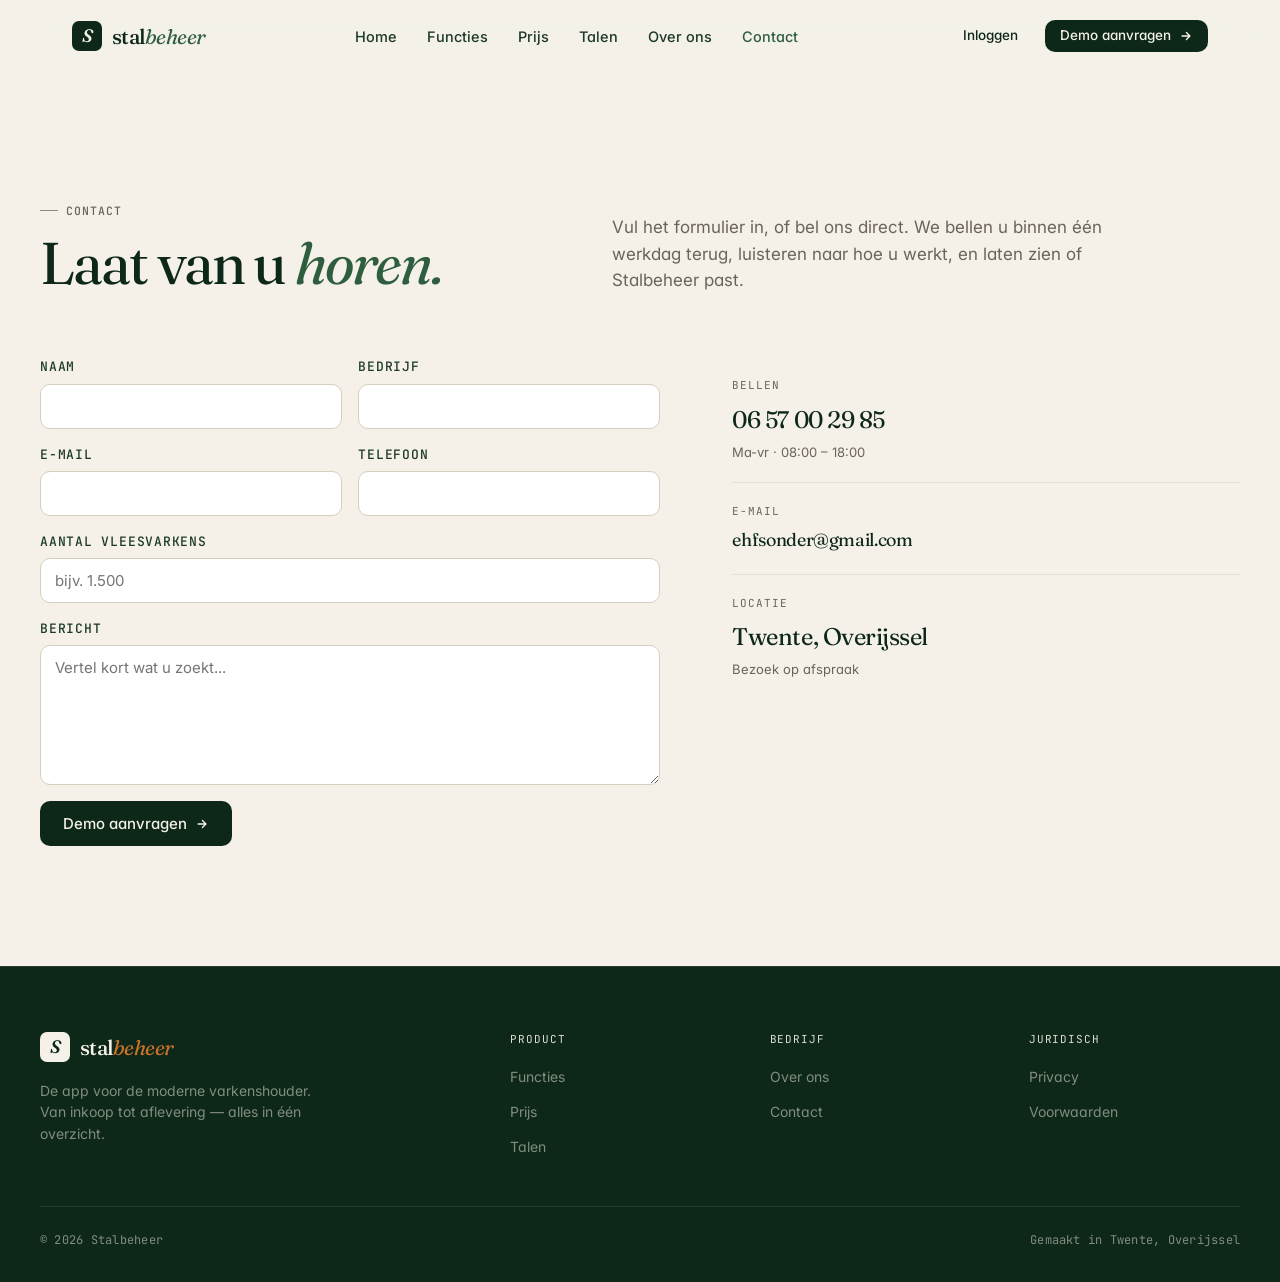
==== commit c4c76ac9: "feat: volledige redesign naar premium editoriale stijl Nieuw design-systeem (Fraunces/Inter/JetBrain" ====
--- a/contact.html
+++ b/contact.html
@@ -2,240 +2,80 @@
 <html lang="nl">
 <head>
 <meta charset="UTF-8">
-<meta name="viewport" content="width=device-width, initial-scale=1.0">
-<title>Contact &amp; Demo aanvragen — Stalbeheer</title>
-<meta name="description" content="Vraag een vrijblijvende demo aan van Stalbeheer. Wij laten u zien hoe de app werkt voor uw varkensbedrijf.">
-<link href="https://fonts.googleapis.com/css2?family=Inter:wght@400;500;600;700;800;900&display=swap" rel="stylesheet">
-<link rel="stylesheet" href="style.css">
+<meta name="viewport" content="width=device-width,initial-scale=1">
+<title>Contact — Stalbeheer</title>
+<link href="https://fonts.googleapis.com/css2?family=Fraunces:ital,opsz,wght@0,9..144,400;0,9..144,500;0,9..144,600;1,9..144,400;1,9..144,500&family=Inter:wght@400;500;600;700&family=JetBrains+Mono:wght@400;500&display=swap" rel="stylesheet">
+<link rel="stylesheet" href="styles.css">
+<style>
+.contact-grid { display:grid; grid-template-columns: 1.1fr .9fr; gap: 72px; align-items: start; }
+.form-group { display:flex; flex-direction:column; gap:6px; margin-bottom:16px; }
+.form-group label { font-size:13px; font-weight:500; color:var(--ink-2); font-family:var(--mono); text-transform:uppercase; letter-spacing:.06em; }
+.form-group input, .form-group textarea {
+  padding:12px 14px; border:1px solid var(--line-2); border-radius:10px;
+  font-size:15px; font-family:inherit; background:white; color:var(--ink);
+}
+.form-group input:focus, .form-group textarea:focus { outline:none; border-color:var(--ink); }
+.form-group textarea { min-height:140px; resize:vertical; }
+.form-row { display:grid; grid-template-columns:1fr 1fr; gap:16px; }
+.contact-info-item { padding:20px 0; border-bottom:1px solid var(--line); }
+.contact-info-item:last-child { border-bottom:none; }
+.contact-info-title { font-family:var(--mono); font-size:11px; text-transform:uppercase; letter-spacing:.08em; color:var(--mute); margin-bottom:6px; }
+.contact-info-v { font-family:var(--display); font-size:24px; letter-spacing:-.02em; }
+@media (max-width:960px) { .contact-grid { grid-template-columns:1fr; } .form-row { grid-template-columns:1fr; gap:0; } }
+</style>
 </head>
 <body>
+<div data-nav></div>
 
-<!-- NAV -->
-<header class="nav">
-  <div class="nav-inner">
-    <a href="index.html" class="nav-logo">
-      <div class="nav-logo-mark">S</div>
-      <div class="nav-logo-text">stal<span>beheer</span></div>
-    </a>
-    <ul class="nav-links">
-      <li><a href="index.html">Home</a></li>
-      <li><a href="functies.html">Functies</a></li>
-      <li><a href="talen.html">Talen</a></li>
-      <li><a href="demo.html">Demo</a></li>
-      <li><a href="contact.html" class="active">Contact</a></li>
-    </ul>
-    <div class="nav-right">
-      <a href="contact.html" class="btn btn-primary btn-sm">Demo aanvragen →</a>
-    </div>
-    <button class="nav-hamburger" id="nav-hamburger" aria-label="Menu openen">
-      <span></span><span></span><span></span>
-    </button>
-  </div>
-</header>
-<nav class="mobile-nav" id="mobile-nav">
-  <a href="index.html">Home</a>
-  <a href="functies.html">Functies</a>
-  <a href="talen.html">Talen</a>
-  <a href="demo.html">Demo</a>
-  <a href="contact.html" class="active">Contact</a>
-  <div class="mobile-nav-cta">
-    <a href="contact.html" class="btn btn-primary">Demo aanvragen →</a>
-  </div>
-</nav>
-
-<!-- PAGE HERO -->
-<section class="page-hero">
-  <div class="page-hero-inner">
-    <div class="section-eyebrow" data-hero style="color:rgba(255,255,255,.6);margin-bottom:10px">Contact</div>
-    <h1 data-hero>Demo aanvragen</h1>
-    <p data-hero>Vul het formulier in en wij nemen binnen één werkdag contact met u op voor een persoonlijke demonstratie.</p>
-  </div>
-</section>
-
-<!-- CONTACT SECTIE -->
 <section class="section">
   <div class="section-inner">
+    <div class="section-head">
+      <div>
+        <div class="eyebrow" data-anim>Contact</div>
+        <h2 data-anim>Laat van u <em>horen.</em></h2>
+      </div>
+      <p class="intro" data-anim>
+        Vul het formulier in, of bel ons direct. We bellen u binnen één werkdag terug, luisteren naar hoe u werkt, en laten zien of Stalbeheer past.
+      </p>
+    </div>
+
     <div class="contact-grid">
+      <form data-anim onsubmit="event.preventDefault();this.querySelector('.success').style.display='block';this.querySelector('button').disabled=true">
+        <div class="success" style="display:none;background:var(--moss-soft);border:1px solid var(--moss);color:var(--moss);border-radius:10px;padding:14px 18px;font-size:14px;margin-bottom:16px">✓ Bedankt — we nemen binnen één werkdag contact op.</div>
+        <div class="form-row">
+          <div class="form-group"><label>Naam</label><input type="text" required></div>
+          <div class="form-group"><label>Bedrijf</label><input type="text"></div>
+        </div>
+        <div class="form-row">
+          <div class="form-group"><label>E-mail</label><input type="email" required></div>
+          <div class="form-group"><label>Telefoon</label><input type="tel"></div>
+        </div>
+        <div class="form-group"><label>Aantal vleesvarkens</label><input type="text" placeholder="bijv. 1.500"></div>
+        <div class="form-group"><label>Bericht</label><textarea placeholder="Vertel kort wat u zoekt..."></textarea></div>
+        <button type="submit" class="btn btn-primary btn-lg">Demo aanvragen <svg><use href="#i-arrow"/></svg></button>
+      </form>
 
-      <!-- FORMULIER -->
       <div data-anim>
-        <div id="success-msg" class="success-msg">
-          ✓ Bedankt voor uw aanvraag! Wij nemen binnen één werkdag contact met u op.
+        <div class="contact-info-item">
+          <div class="contact-info-title">Bellen</div>
+          <div class="contact-info-v">06 57 00 29 85</div>
+          <div style="font-size:13px;color:var(--mute);margin-top:4px">Ma-vr · 08:00 – 18:00</div>
         </div>
-
-        <form id="contact-form" action="https://api.web3forms.com/submit" method="POST" onsubmit="handleSubmit(event)">
-          <input type="hidden" name="access_key" value="eb0ae56d-5551-4cea-ad42-a2b778645ca0">
-          <input type="hidden" name="subject" value="Nieuwe demo-aanvraag — Stalbeheer">
-          <input type="hidden" name="from_name" value="Stalbeheer Website">
-          <input type="checkbox" name="botcheck" style="display:none">
-          <div class="form-row">
-            <div class="form-group">
-              <label for="naam">Naam *</label>
-              <input type="text" id="naam" name="naam" placeholder="Jan de Vries" required>
-            </div>
-            <div class="form-group">
-              <label for="bedrijf">Bedrijfsnaam</label>
-              <input type="text" id="bedrijf" name="bedrijf" placeholder="Varkenshouderij De Vries">
-            </div>
-          </div>
-          <div class="form-row">
-            <div class="form-group">
-              <label for="email">E-mailadres *</label>
-              <input type="email" id="email" name="email" placeholder="jan@voorbeeld.nl" required>
-            </div>
-            <div class="form-group">
-              <label for="telefoon">Telefoonnummer</label>
-              <input type="tel" id="telefoon" name="telefoon" placeholder="06 12 34 56 78">
-            </div>
-          </div>
-          <div class="form-group">
-            <label for="grootte">Hoeveel vleesvarkens heeft u (bij benadering)?</label>
-            <select id="grootte" name="grootte">
-              <option value="">— Selecteer —</option>
-              <option value="<500">Minder dan 500</option>
-              <option value="500-1000">500 – 1.000</option>
-              <option value="1000-2500">1.000 – 2.500</option>
-              <option value="2500-5000">2.500 – 5.000</option>
-              <option value=">5000">Meer dan 5.000</option>
-            </select>
-          </div>
-          <div class="form-group">
-            <label for="bericht">Vraag of toelichting (optioneel)</label>
-            <textarea id="bericht" name="bericht" placeholder="Vertel gerust wat u nu gebruikt en wat u wilt verbeteren..."></textarea>
-          </div>
-
-          <button type="submit" class="btn btn-primary btn-lg" style="width:100%;justify-content:center">
-            Demo aanvragen →
-          </button>
-          <p style="font-size:13px;color:var(--text-muted);margin-top:12px;text-align:center">
-            Vrijblijvend · Geen verplichtingen · Wij nemen contact met u op
-          </p>
-        </form>
-      </div>
-
-      <!-- CONTACT INFO -->
-      <div class="contact-info" data-anim="scale">
-        <div style="margin-bottom:32px">
-          <h2 style="font-size:22px;font-weight:800;letter-spacing:-.02em;margin-bottom:8px">Hoe werkt een demo?</h2>
-          <p style="font-size:15px;color:var(--text-muted);line-height:1.65">
-            Na uw aanvraag nemen wij telefonisch of per e-mail contact op om een moment af te spreken. De demo duurt ongeveer 30 minuten en kan op locatie of online plaatsvinden.
-          </p>
+        <div class="contact-info-item">
+          <div class="contact-info-title">E-mail</div>
+          <div class="contact-info-v" style="font-size:18px">ehfsonder@gmail.com</div>
         </div>
-
         <div class="contact-info-item">
-          <div class="contact-info-icon">📞</div>
-          <div>
-            <div class="contact-info-title">Bellen mag ook</div>
-            <div class="contact-info-text">Wij zijn bereikbaar op werkdagen tussen 8:00 en 17:00 uur. Bel voor een snelle vraag of om direct een afspraak te maken.</div>
-          </div>
-        </div>
-
-        <div class="contact-info-item">
-          <div class="contact-info-icon">⏱️</div>
-          <div>
-            <div class="contact-info-title">Snel ingericht</div>
-            <div class="contact-info-text">Na akkoord richten wij uw account in met uw afdelingen, silo's en gebruikers. Binnen één dag kunt u beginnen.</div>
-          </div>
-        </div>
-
-        <div class="contact-info-item">
-          <div class="contact-info-icon">💶</div>
-          <div>
-            <div class="contact-info-title">Prijs op aanvraag</div>
-            <div class="contact-info-text">De prijs is afhankelijk van uw bedrijfsgrootte en wensen. Geen abonnementen met kleine lettertjes — wij maken een eerlijk voorstel op maat.</div>
-          </div>
-        </div>
-
-        <div class="contact-info-item">
-          <div class="contact-info-icon">🔒</div>
-          <div>
-            <div class="contact-info-title">Uw data is veilig</div>
-            <div class="contact-info-text">Stalbeheer draait op beveiligde cloud-infrastructuur. Uw bedrijfsdata is van u en wordt nooit gedeeld met derden.</div>
-          </div>
-        </div>
-
-        <!-- Feature samenvatting -->
-        <div style="background:var(--gray-50);border:1px solid var(--gray-200);border-radius:16px;padding:24px;margin-top:8px">
-          <div style="font-size:13px;font-weight:700;text-transform:uppercase;letter-spacing:.08em;color:var(--gray-400);margin-bottom:16px">Wat zit er in</div>
-          <div style="display:flex;flex-direction:column;gap:9px">
-            <div style="font-size:14px;display:flex;align-items:center;gap:9px"><span style="color:var(--green);font-weight:800">✓</span> Groepen &amp; rondes beheer</div>
-            <div style="font-size:14px;display:flex;align-items:center;gap:9px"><span style="color:var(--green);font-weight:800">✓</span> Voerplanning &amp; silo-voorraad</div>
-            <div style="font-size:14px;display:flex;align-items:center;gap:9px"><span style="color:var(--green);font-weight:800">✓</span> Taken &amp; dagelijkse checklist</div>
-            <div style="font-size:14px;display:flex;align-items:center;gap:9px"><span style="color:var(--green);font-weight:800">✓</span> Medicatie &amp; wachttijden</div>
-            <div style="font-size:14px;display:flex;align-items:center;gap:9px"><span style="color:var(--green);font-weight:800">✓</span> Afleveringen &amp; verplaatsingen</div>
-            <div style="font-size:14px;display:flex;align-items:center;gap:9px"><span style="color:var(--green);font-weight:800">✓</span> Resultaten &amp; voederconversie</div>
-            <div style="font-size:14px;display:flex;align-items:center;gap:9px"><span style="color:var(--green);font-weight:800">✓</span> Team-berichten &amp; logboek</div>
-            <div style="font-size:14px;display:flex;align-items:center;gap:9px"><span style="color:var(--green);font-weight:800">✓</span> Werkt op elke telefoon</div>
-          </div>
+          <div class="contact-info-title">Locatie</div>
+          <div class="contact-info-v">Twente, Overijssel</div>
+          <div style="font-size:13px;color:var(--mute);margin-top:4px">Bezoek op afspraak</div>
         </div>
       </div>
-
     </div>
   </div>
 </section>
 
-<!-- FOOTER -->
-<footer>
-  <div class="footer-inner">
-    <div class="footer-top">
-      <div>
-        <div class="footer-brand-logo">
-          <div class="footer-brand-mark">S</div>
-          <div class="footer-brand-name">stalbeheer</div>
-        </div>
-        <div class="footer-desc">De app voor de moderne varkenshouder. Van inkoop tot aflevering — alles in één overzicht.</div>
-      </div>
-      <div class="footer-links">
-        <div class="footer-col">
-          <div class="footer-col-title">Product</div>
-          <ul>
-            <li><a href="functies.html">Functies</a></li>
-            <li><a href="contact.html">Demo aanvragen</a></li>
-            <li><a href="contact.html">Prijzen</a></li>
-          </ul>
-        </div>
-        <div class="footer-col">
-          <div class="footer-col-title">Bedrijf</div>
-          <ul>
-            <li><a href="contact.html">Contact</a></li>
-          </ul>
-        </div>
-      </div>
-    </div>
-    <div class="footer-bottom">© 2026 Stalbeheer · Alle rechten voorbehouden</div>
-  </div>
-</footer>
-
-<script src="animations.js"></script>
-<script>
-async function handleSubmit(e) {
-  e.preventDefault();
-  const form = document.getElementById('contact-form');
-  const btn = form.querySelector('button[type="submit"]');
-  const msg = document.getElementById('success-msg');
-  btn.disabled = true;
-  btn.textContent = 'Bezig met verzenden...';
-  try {
-    const res = await fetch('https://api.web3forms.com/submit', {
-      method: 'POST',
-      body: new FormData(form)
-    });
-    const data = await res.json();
-    if (data.success) {
-      form.style.display = 'none';
-      msg.style.display = 'block';
-    } else {
-      btn.disabled = false;
-      btn.textContent = 'Demo aanvragen →';
-      alert('Er is iets misgegaan. Probeer het opnieuw of stuur een e-mail.');
-    }
-  } catch {
-    btn.disabled = false;
-    btn.textContent = 'Demo aanvragen →';
-    alert('Er is iets misgegaan. Controleer uw internetverbinding.');
-  }
-}
-</script>
-
+<div data-footer></div>
+<script src="site.js?v=2"></script>
 </body>
 </html>
--- a/styles.css
+++ b/styles.css
@@ -0,0 +1,767 @@
+/* ============================================================
+   STALBEHEER — Premium redesign
+   ============================================================ */
+
+:root {
+  /* Palette — warm editorial */
+  --ink: #0D2818;           /* deep forest, near-black */
+  --ink-2: #1C3A27;
+  --moss: #2F5E3F;          /* secondary green */
+  --moss-soft: #E8EFE8;
+  --cream: #F5F1E8;         /* warm off-white background */
+  --paper: #FBF8F2;         /* slightly lighter */
+  --white: #FFFFFF;
+  --line: #E5E0D3;          /* warm hairline */
+  --line-2: #D6CFBE;
+  --mute: #6B6458;          /* warm muted text */
+  --mute-2: #908879;
+  --accent: #C8722B;        /* sophisticated amber/burnt */
+  --accent-soft: #F5E6D3;
+  --danger: #9B2C2C;
+
+  /* Type */
+  --display: 'Fraunces', 'Times New Roman', serif;
+  --body: 'Inter', -apple-system, sans-serif;
+  --mono: 'JetBrains Mono', ui-monospace, monospace;
+
+  /* Scale */
+  --r: 10px;
+  --r-lg: 18px;
+  --maxw: 1200px;
+}
+
+*, *::before, *::after { box-sizing: border-box; margin: 0; padding: 0; }
+html { font-size: 16px; scroll-behavior: smooth; }
+body {
+  font-family: var(--body);
+  color: var(--ink);
+  background: var(--cream);
+  line-height: 1.55;
+  -webkit-font-smoothing: antialiased;
+  font-feature-settings: "ss01", "cv11";
+}
+img, svg { display: block; max-width: 100%; }
+a { color: inherit; text-decoration: none; }
+button { font: inherit; cursor: pointer; border: none; background: none; color: inherit; }
+
+/* ── NAV ─────────────────────────────────────────────────── */
+.nav {
+  position: sticky; top: 0; z-index: 200;
+  background: rgba(245,241,232,.82);
+  backdrop-filter: blur(16px);
+  border-bottom: 1px solid transparent;
+  transition: border-color .3s, background .3s;
+}
+.nav.scrolled {
+  border-color: var(--line);
+  background: rgba(245,241,232,.94);
+}
+.nav-inner {
+  max-width: var(--maxw); margin: 0 auto; padding: 0 32px;
+  height: 72px;
+  display: flex; align-items: center; justify-content: space-between; gap: 40px;
+}
+.logo { display: flex; align-items: center; gap: 10px; }
+.logo-mark {
+  width: 30px; height: 30px;
+  background: var(--ink); border-radius: 7px;
+  display: grid; place-items: center;
+  color: var(--cream); font-family: var(--display);
+  font-size: 18px; font-weight: 600; font-style: italic;
+  letter-spacing: -0.03em;
+}
+.logo-text {
+  font-family: var(--display);
+  font-size: 21px; font-weight: 500; letter-spacing: -0.025em;
+  color: var(--ink);
+}
+.logo-text em { font-style: italic; color: var(--moss); font-weight: 400; }
+
+.nav-links { display: flex; gap: 2px; list-style: none; }
+.nav-links a {
+  padding: 8px 14px; border-radius: 8px;
+  font-size: 14.5px; font-weight: 500; color: var(--ink-2);
+  transition: color .15s, background .15s;
+}
+.nav-links a:hover { background: rgba(13,40,24,.05); }
+.nav-links a.active { color: var(--moss); }
+
+.nav-cta { display: flex; align-items: center; gap: 12px; }
+
+/* ── BUTTONS ─────────────────────────────────────────────── */
+.btn {
+  display: inline-flex; align-items: center; gap: 8px;
+  padding: 11px 18px; border-radius: 10px;
+  font-size: 14.5px; font-weight: 500;
+  transition: transform .15s, background .15s, box-shadow .15s, border-color .15s;
+  line-height: 1; white-space: nowrap;
+  border: 1px solid transparent;
+}
+.btn svg { width: 14px; height: 14px; }
+.btn-primary { background: var(--ink); color: var(--cream); }
+.btn-primary:hover { background: var(--ink-2); transform: translateY(-1px); box-shadow: 0 8px 20px -8px rgba(13,40,24,.4); }
+.btn-secondary { background: transparent; color: var(--ink); border-color: var(--line-2); }
+.btn-secondary:hover { border-color: var(--ink); background: var(--paper); }
+.btn-ghost { color: var(--ink); padding-left: 4px; padding-right: 4px; }
+.btn-ghost:hover { color: var(--moss); }
+.btn-lg { padding: 14px 22px; font-size: 15px; }
+.btn-sm { padding: 8px 14px; font-size: 13.5px; }
+
+/* ── TYPE ────────────────────────────────────────────────── */
+.eyebrow {
+  display: inline-flex; align-items: center; gap: 8px;
+  font-family: var(--mono);
+  font-size: 11.5px; font-weight: 500;
+  letter-spacing: 0.08em; text-transform: uppercase;
+  color: var(--mute);
+}
+.eyebrow::before {
+  content: ''; display: block; width: 18px; height: 1px; background: var(--mute-2);
+}
+.eyebrow.bare::before { display: none; }
+
+h1, h2, h3, .display {
+  font-family: var(--display);
+  font-weight: 400;
+  letter-spacing: -0.035em;
+  line-height: 1.02;
+  color: var(--ink);
+}
+h1 em, h2 em, .display em { font-style: italic; font-weight: 400; color: var(--moss); }
+
+/* ── HERO BASE ──────────────────────────────────────────── */
+.hero {
+  padding: 56px 32px 0;
+  position: relative;
+  overflow: hidden;
+}
+.hero-inner { max-width: var(--maxw); margin: 0 auto; }
+
+/* Hero v1 — Editorial split with phone mockup */
+.hero-v1 .hero-grid {
+  display: grid;
+  grid-template-columns: 1.05fr .95fr;
+  gap: 56px;
+  align-items: center;
+  min-height: min(78vh, 780px);
+  padding-bottom: 72px;
+}
+.hero-v1 h1 {
+  font-size: clamp(46px, 6.6vw, 88px);
+  margin-top: 24px;
+  margin-bottom: 28px;
+}
+.hero-v1 .hero-sub {
+  font-size: 18px;
+  color: var(--mute);
+  max-width: 480px;
+  line-height: 1.55;
+  margin-bottom: 36px;
+}
+.hero-cta-row { display: flex; gap: 10px; flex-wrap: wrap; }
+.hero-meta-row {
+  display: flex; align-items: center; gap: 20px; flex-wrap: wrap;
+  margin-top: 28px;
+  font-size: 13px; color: var(--mute);
+}
+.hero-meta-row .dot { width: 3px; height: 3px; border-radius: 50%; background: var(--mute-2); }
+
+/* Hero v2 — Editorial centered, product below */
+.hero-v2 { padding-top: 72px; padding-bottom: 0; }
+.hero-v2 .hero-grid {
+  max-width: 900px; margin: 0 auto;
+  text-align: center;
+}
+.hero-v2 h1 {
+  font-size: clamp(52px, 8vw, 108px);
+  margin: 28px auto 28px;
+  max-width: 900px;
+}
+.hero-v2 .eyebrow { justify-content: center; }
+.hero-v2 .hero-sub {
+  font-size: 19px; color: var(--mute);
+  max-width: 620px; margin: 0 auto 32px; line-height: 1.55;
+}
+.hero-v2 .hero-cta-row { justify-content: center; }
+.hero-v2 .hero-meta-row { justify-content: center; }
+.hero-v2 .hero-product-wrap {
+  margin-top: 72px;
+  position: relative;
+  padding: 0 0 0;
+}
+
+/* Hero v3 — Data-dense asymmetric */
+.hero-v3 { padding-top: 48px; padding-bottom: 0; }
+.hero-v3 .hero-grid {
+  display: grid;
+  grid-template-columns: 1fr 1fr;
+  gap: 48px;
+  align-items: end;
+  padding-bottom: 48px;
+  border-bottom: 1px solid var(--line);
+}
+.hero-v3 h1 {
+  font-size: clamp(44px, 6.2vw, 84px);
+  margin-top: 16px;
+  margin-bottom: 24px;
+}
+.hero-v3 .hero-sub {
+  font-size: 17px; color: var(--mute); line-height: 1.55;
+  max-width: 440px; margin-bottom: 24px;
+}
+.hero-v3 .number-strip {
+  display: grid; grid-template-columns: repeat(2, 1fr); gap: 0;
+  align-self: end;
+}
+.hero-v3 .number-cell {
+  padding: 20px 24px;
+  border-left: 1px solid var(--line);
+  display: flex; flex-direction: column; gap: 6px;
+}
+.hero-v3 .number-val {
+  font-family: var(--display);
+  font-size: 44px; letter-spacing: -0.04em; line-height: 1;
+  color: var(--ink);
+}
+.hero-v3 .number-val em { font-style: italic; color: var(--moss); }
+.hero-v3 .number-lbl {
+  font-family: var(--mono); font-size: 11px; letter-spacing: 0.06em;
+  text-transform: uppercase; color: var(--mute);
+}
+
+/* Hero product showcase (below hero v2/v3) */
+.product-showcase {
+  max-width: var(--maxw); margin: 0 auto;
+  padding: 56px 32px 0;
+  position: relative;
+}
+.product-stage {
+  background: linear-gradient(180deg, var(--paper) 0%, rgba(245,230,211,.35) 100%);
+  border: 1px solid var(--line);
+  border-radius: 20px;
+  padding: 64px 48px 0;
+  position: relative;
+  overflow: hidden;
+}
+.product-stage::before {
+  content: ''; position: absolute; inset: 0;
+  background-image:
+    radial-gradient(circle at 15% 30%, rgba(47,94,63,.05) 0%, transparent 40%),
+    radial-gradient(circle at 85% 70%, rgba(200,114,43,.05) 0%, transparent 40%);
+  pointer-events: none;
+}
+.product-stage-inner {
+  position: relative;
+  display: flex; align-items: flex-end; justify-content: center; gap: 40px;
+}
+
+/* ── PHONE MOCKUP ────────────────────────────────────────── */
+.phone {
+  width: 320px;
+  background: #0E1B13;
+  border-radius: 44px;
+  padding: 10px;
+  box-shadow: 0 40px 80px -30px rgba(13,40,24,.35), 0 16px 40px -16px rgba(13,40,24,.2);
+  position: relative;
+  flex-shrink: 0;
+}
+.phone-screen {
+  background: var(--cream);
+  border-radius: 34px;
+  overflow: hidden;
+  aspect-ratio: 9 / 19;
+  display: flex; flex-direction: column;
+  font-size: 12px;
+}
+.phone-notch {
+  position: absolute;
+  top: 18px; left: 50%; transform: translateX(-50%);
+  width: 90px; height: 26px;
+  background: #0E1B13;
+  border-radius: 20px;
+  z-index: 2;
+}
+.ph-status {
+  display: flex; justify-content: space-between;
+  padding: 12px 22px 6px;
+  font-size: 11.5px; font-weight: 600;
+  color: var(--ink);
+}
+.ph-status-right { display: flex; gap: 4px; align-items: center; }
+.ph-status-right svg { width: 14px; height: 14px; }
+
+.ph-header {
+  padding: 8px 18px 12px;
+  display: flex; align-items: center; justify-content: space-between;
+}
+.ph-h-title { font-family: var(--display); font-size: 20px; letter-spacing: -0.02em; font-weight: 500; }
+.ph-h-sub { font-size: 10.5px; color: var(--mute); margin-top: 1px; }
+.ph-logo {
+  width: 28px; height: 28px; border-radius: 7px;
+  background: var(--ink); color: var(--cream);
+  display: grid; place-items: center;
+  font-family: var(--display); font-style: italic; font-size: 15px; font-weight: 600;
+}
+
+.ph-body {
+  flex: 1;
+  padding: 6px 14px 12px;
+  display: flex; flex-direction: column; gap: 10px;
+  overflow: hidden;
+}
+.ph-alert {
+  background: #FDECEA; border: 1px solid #F1C1BD;
+  border-radius: 12px;
+  padding: 10px 12px;
+  display: flex; gap: 10px; align-items: flex-start;
+}
+.ph-alert-icon {
+  width: 26px; height: 26px; border-radius: 50%;
+  background: var(--danger); color: white;
+  display: grid; place-items: center; flex-shrink: 0;
+}
+.ph-alert-icon svg { width: 13px; height: 13px; }
+.ph-alert-title { font-size: 12px; font-weight: 600; color: var(--danger); }
+.ph-alert-sub { font-size: 10.5px; color: #7A3635; margin-top: 2px; line-height: 1.35; }
+
+.ph-stats { display: grid; grid-template-columns: repeat(3,1fr); gap: 6px; }
+.ph-stat {
+  background: white; border: 1px solid var(--line);
+  border-radius: 12px; padding: 10px 8px; text-align: center;
+}
+.ph-stat-v { font-family: var(--display); font-size: 20px; letter-spacing: -0.03em; color: var(--ink); font-weight: 500; }
+.ph-stat-l { font-size: 9.5px; color: var(--mute); margin-top: 1px; letter-spacing: 0.02em; }
+
+.ph-card {
+  background: white; border: 1px solid var(--line);
+  border-radius: 14px; padding: 12px 14px;
+}
+.ph-card-title {
+  font-family: var(--mono); font-size: 10px; font-weight: 500;
+  letter-spacing: 0.08em; text-transform: uppercase; color: var(--mute);
+  margin-bottom: 10px;
+}
+.ph-task { display: flex; gap: 10px; align-items: center; padding: 6px 0; }
+.ph-task + .ph-task { border-top: 1px solid var(--line); }
+.ph-check {
+  width: 18px; height: 18px; border-radius: 50%;
+  border: 1.5px solid var(--line-2);
+  flex-shrink: 0;
+  display: grid; place-items: center;
+}
+.ph-check.done { background: var(--moss); border-color: var(--moss); color: white; }
+.ph-check.done svg { width: 10px; height: 10px; }
+.ph-task-title { font-size: 11.5px; font-weight: 500; }
+.ph-task-title.done { text-decoration: line-through; color: var(--mute); }
+.ph-task-meta { font-size: 10px; color: var(--mute); margin-top: 1px; }
+
+.ph-bottom {
+  height: 54px;
+  background: white;
+  border-top: 1px solid var(--line);
+  display: grid; grid-template-columns: repeat(4, 1fr);
+  align-items: center;
+}
+.ph-nav-item {
+  display: flex; flex-direction: column; align-items: center; gap: 2px;
+  font-size: 9px; color: var(--mute);
+}
+.ph-nav-item.active { color: var(--moss); }
+.ph-nav-item svg { width: 18px; height: 18px; }
+
+/* Secondary phone / floating cards */
+.hero-sidecards {
+  display: flex; flex-direction: column; gap: 16px;
+  width: 300px;
+  padding-bottom: 80px;
+}
+.side-card {
+  background: white;
+  border: 1px solid var(--line);
+  border-radius: 16px;
+  padding: 18px 20px;
+  box-shadow: 0 12px 30px -18px rgba(13,40,24,.15);
+}
+.side-card-label {
+  font-family: var(--mono); font-size: 10.5px; letter-spacing: 0.08em;
+  text-transform: uppercase; color: var(--mute); margin-bottom: 10px;
+}
+.side-card-v {
+  font-family: var(--display); font-size: 32px;
+  letter-spacing: -0.03em; color: var(--ink); font-weight: 500;
+}
+.side-card-v em { font-style: italic; color: var(--moss); }
+.side-card-sub { font-size: 13px; color: var(--mute); margin-top: 6px; }
+
+.silo-mini { display: flex; flex-direction: column; gap: 12px; }
+.silo-row { display: flex; flex-direction: column; gap: 5px; }
+.silo-row-top { display: flex; justify-content: space-between; align-items: baseline; }
+.silo-name { font-size: 13px; font-weight: 500; color: var(--ink); }
+.silo-days { font-family: var(--mono); font-size: 11px; color: var(--mute); }
+.silo-bar { height: 5px; border-radius: 99px; background: var(--line); overflow: hidden; }
+.silo-bar-fill { height: 100%; border-radius: 99px; }
+.silo-bar-fill.ok { background: var(--moss); }
+.silo-bar-fill.warn { background: var(--accent); }
+.silo-bar-fill.crit { background: var(--danger); }
+
+/* Hero v1 right side */
+.hero-v1 .hero-product {
+  display: flex; justify-content: center; align-items: center;
+  gap: 20px;
+  position: relative;
+}
+.hero-v1 .hero-product .phone {
+  transform: translateY(0);
+}
+.hero-v1 .hero-product .hero-sidecards {
+  padding-bottom: 0; width: 240px;
+}
+
+/* ── MARQUEE / LOGO STRIP ────────────────────────────────── */
+.trust-strip {
+  padding: 56px 32px 64px;
+  border-top: 1px solid var(--line);
+  margin-top: 72px;
+}
+.trust-inner {
+  max-width: var(--maxw); margin: 0 auto;
+  display: flex; flex-direction: column; gap: 28px; align-items: center;
+}
+.trust-label {
+  font-family: var(--mono); font-size: 11.5px; letter-spacing: 0.1em;
+  text-transform: uppercase; color: var(--mute);
+  text-align: center;
+}
+.trust-logos {
+  display: flex; justify-content: space-between; width: 100%; flex-wrap: wrap; gap: 40px;
+  align-items: center;
+}
+.trust-logo {
+  font-family: var(--display); font-size: 20px; color: var(--mute-2);
+  font-weight: 500; letter-spacing: -0.01em;
+  opacity: .75;
+}
+.trust-logo.sans { font-family: var(--body); font-weight: 600; font-size: 18px; letter-spacing: -0.03em; }
+
+/* ── SECTION FRAMEWORK ──────────────────────────────────── */
+.section { padding: 120px 32px; }
+.section.tight { padding: 80px 32px; }
+.section-inner { max-width: var(--maxw); margin: 0 auto; }
+.section.on-paper { background: var(--paper); }
+.section.on-ink { background: var(--ink); color: var(--cream); }
+.section.on-ink h2, .section.on-ink h3 { color: var(--cream); }
+.section.on-ink .eyebrow { color: rgba(245,241,232,.55); }
+.section.on-ink .eyebrow::before { background: rgba(245,241,232,.35); }
+
+.section-head {
+  display: grid; grid-template-columns: 1fr 1.2fr; gap: 48px;
+  margin-bottom: 64px; align-items: end;
+}
+.section-head h2 {
+  font-size: clamp(36px, 4.6vw, 60px);
+  margin-top: 14px;
+}
+.section-head .intro {
+  font-size: 17px; color: var(--mute); max-width: 520px; line-height: 1.55;
+}
+.section-head.center {
+  grid-template-columns: 1fr; text-align: center; max-width: 780px; margin-left: auto; margin-right: auto;
+}
+.section-head.center .intro { margin-left: auto; margin-right: auto; }
+.section-head.center .eyebrow { justify-content: center; }
+
+/* ── PAIN POINTS (narrative) ────────────────────────────── */
+.pains {
+  display: grid; grid-template-columns: repeat(2, 1fr); gap: 0;
+  border-top: 1px solid var(--line);
+}
+.pain {
+  padding: 32px 8px 32px 0;
+  border-bottom: 1px solid var(--line);
+  display: grid; grid-template-columns: auto 1fr; gap: 20px;
+  align-items: start;
+}
+.pain:nth-child(odd) { padding-right: 32px; border-right: 1px solid var(--line); }
+.pain:nth-child(even) { padding-left: 32px; }
+.pain-num {
+  font-family: var(--mono);
+  font-size: 12px; color: var(--mute);
+  letter-spacing: 0.05em;
+  padding-top: 6px;
+}
+.pain-body h3 {
+  font-family: var(--display); font-size: 22px; font-weight: 500;
+  letter-spacing: -0.02em; line-height: 1.2;
+  margin-bottom: 8px;
+}
+.pain-body p { font-size: 14.5px; color: var(--mute); line-height: 1.55; }
+
+/* ── FEATURES (alternating) ─────────────────────────────── */
+.feature-grid {
+  display: grid; grid-template-columns: repeat(12, 1fr); gap: 24px;
+}
+.feat {
+  grid-column: span 4;
+  background: var(--paper);
+  border: 1px solid var(--line);
+  border-radius: 16px;
+  padding: 28px;
+  display: flex; flex-direction: column; gap: 14px;
+  transition: border-color .2s, transform .2s;
+}
+.feat:hover { border-color: var(--ink); transform: translateY(-2px); }
+.feat.wide { grid-column: span 8; }
+.feat.tall { grid-row: span 2; }
+.feat-icon {
+  width: 38px; height: 38px; border-radius: 9px;
+  background: var(--moss-soft); color: var(--moss);
+  display: grid; place-items: center;
+}
+.feat-icon svg { width: 20px; height: 20px; stroke: currentColor; stroke-width: 1.6; fill: none; }
+.feat h3 {
+  font-family: var(--display); font-size: 24px; font-weight: 500;
+  letter-spacing: -0.025em; line-height: 1.15;
+}
+.feat p { font-size: 14.5px; color: var(--mute); line-height: 1.55; }
+
+.feat-visual {
+  margin-top: 6px;
+  background: white;
+  border: 1px solid var(--line);
+  border-radius: 10px;
+  padding: 14px;
+  min-height: 140px;
+  display: flex; flex-direction: column; justify-content: center;
+}
+
+/* ── STEPS ──────────────────────────────────────────────── */
+.steps-grid {
+  display: grid; grid-template-columns: repeat(3, 1fr); gap: 48px;
+  counter-reset: step;
+}
+.step-item {
+  display: flex; flex-direction: column; gap: 16px;
+  padding-top: 24px;
+  border-top: 2px solid var(--ink);
+  position: relative;
+}
+.step-item::before {
+  counter-increment: step;
+  content: "0" counter(step);
+  font-family: var(--mono); font-size: 12px; font-weight: 500;
+  letter-spacing: 0.05em; color: var(--mute);
+}
+.step-item h3 {
+  font-family: var(--display); font-size: 28px; font-weight: 500;
+  letter-spacing: -0.02em; line-height: 1.15;
+}
+.step-item p { font-size: 15px; color: var(--mute); line-height: 1.55; }
+
+/* ── PRICING TEASER ─────────────────────────────────────── */
+.pricing {
+  display: grid; grid-template-columns: 1fr 1fr; gap: 64px;
+  align-items: center;
+}
+.pricing-inc {
+  background: var(--paper);
+  border: 1px solid var(--line);
+  border-radius: 20px;
+  padding: 36px;
+}
+.pricing-list { list-style: none; display: flex; flex-direction: column; gap: 14px; }
+.pricing-list li {
+  display: grid; grid-template-columns: 18px 1fr; gap: 12px;
+  align-items: center;
+  font-size: 15px; color: var(--ink-2);
+  padding: 8px 0;
+  border-bottom: 1px dashed var(--line);
+}
+.pricing-list li:last-child { border-bottom: none; }
+.pricing-list svg { width: 16px; height: 16px; color: var(--moss); }
+.price-foot {
+  margin-top: 24px; padding-top: 24px;
+  border-top: 1px solid var(--line);
+}
+.price-foot-v {
+  font-family: var(--display); font-size: 28px; font-weight: 500;
+  letter-spacing: -0.03em;
+}
+.price-foot-v em { font-style: italic; color: var(--moss); }
+.price-foot-sub { font-size: 13.5px; color: var(--mute); margin-top: 4px; margin-bottom: 16px; }
+
+/* ── LANGUAGES ──────────────────────────────────────────── */
+.lang-list {
+  display: flex; flex-direction: column; gap: 0;
+  border-top: 1px solid rgba(245,241,232,.15);
+}
+.lang-row {
+  display: grid; grid-template-columns: 60px 1fr auto; gap: 24px;
+  align-items: center;
+  padding: 20px 4px;
+  border-bottom: 1px solid rgba(245,241,232,.15);
+}
+.lang-flag {
+  font-family: var(--mono);
+  font-size: 11px; letter-spacing: 0.1em;
+  color: rgba(245,241,232,.5); text-transform: uppercase;
+}
+.lang-native {
+  font-family: var(--display);
+  font-size: 24px; font-weight: 400; letter-spacing: -0.02em;
+}
+.lang-en { font-size: 14px; color: rgba(245,241,232,.55); }
+.lang-status {
+  font-family: var(--mono); font-size: 11px;
+  color: rgba(245,241,232,.5); letter-spacing: 0.05em;
+  text-transform: uppercase;
+  display: flex; align-items: center; gap: 8px;
+}
+.lang-dot { width: 6px; height: 6px; border-radius: 50%; background: var(--accent); }
+
+/* ── CTA FINAL ──────────────────────────────────────────── */
+.final-cta {
+  background: var(--ink); color: var(--cream);
+  padding: 120px 32px;
+  text-align: center;
+  position: relative;
+  overflow: hidden;
+}
+.final-cta::before {
+  content: ''; position: absolute; inset: 0;
+  background-image:
+    radial-gradient(ellipse at 50% 100%, rgba(200,114,43,.12) 0%, transparent 60%);
+}
+.final-cta-inner { max-width: 720px; margin: 0 auto; position: relative; }
+.final-cta h2 {
+  font-size: clamp(44px, 6vw, 84px);
+  color: var(--cream);
+  margin-bottom: 24px;
+}
+.final-cta p { font-size: 18px; color: rgba(245,241,232,.65); margin-bottom: 40px; line-height: 1.55; }
+.final-cta .btn-primary { background: var(--cream); color: var(--ink); }
+.final-cta .btn-primary:hover { background: white; }
+.final-cta .btn-secondary { color: var(--cream); border-color: rgba(245,241,232,.25); }
+.final-cta .btn-secondary:hover { border-color: var(--cream); background: rgba(245,241,232,.06); }
+
+/* ── FOOTER ─────────────────────────────────────────────── */
+footer {
+  background: var(--ink);
+  color: rgba(245,241,232,.5);
+  padding: 64px 32px 32px;
+  border-top: 1px solid rgba(245,241,232,.1);
+}
+.footer-inner { max-width: var(--maxw); margin: 0 auto; }
+.footer-top {
+  display: grid; grid-template-columns: 2fr 1fr 1fr 1fr; gap: 48px;
+  padding-bottom: 48px;
+  border-bottom: 1px solid rgba(245,241,232,.1);
+}
+.footer-top .logo-mark { background: var(--cream); color: var(--ink); }
+.footer-top .logo-text { color: var(--cream); }
+.footer-top .logo-text em { color: var(--accent); }
+.footer-desc { font-size: 14px; max-width: 280px; margin-top: 16px; line-height: 1.55; }
+.footer-col-title {
+  font-family: var(--mono); font-size: 11px; letter-spacing: 0.08em;
+  text-transform: uppercase; color: rgba(245,241,232,.9); margin-bottom: 16px;
+}
+.footer-col ul { list-style: none; display: flex; flex-direction: column; gap: 10px; }
+.footer-col a { font-size: 14px; transition: color .15s; }
+.footer-col a:hover { color: var(--cream); }
+.footer-bot {
+  display: flex; justify-content: space-between; align-items: center;
+  padding-top: 24px;
+  font-size: 12px; font-family: var(--mono); letter-spacing: 0.02em;
+}
+
+/* ── TWEAKS PANEL ───────────────────────────────────────── */
+.tweaks-panel {
+  position: fixed; bottom: 24px; right: 24px; z-index: 500;
+  background: var(--ink); color: var(--cream);
+  border-radius: 16px;
+  padding: 18px 20px;
+  box-shadow: 0 24px 60px -20px rgba(13,40,24,.5);
+  display: none;
+  flex-direction: column; gap: 12px;
+  min-width: 240px;
+  font-size: 13px;
+}
+.tweaks-panel.open { display: flex; }
+.tweaks-title {
+  font-family: var(--mono); font-size: 11px; letter-spacing: 0.1em;
+  text-transform: uppercase; color: rgba(245,241,232,.6);
+  display: flex; justify-content: space-between; align-items: center;
+}
+.tw-group { display: flex; flex-direction: column; gap: 6px; }
+.tw-label { font-size: 11px; color: rgba(245,241,232,.6); }
+.tw-options { display: flex; gap: 4px; }
+.tw-btn {
+  flex: 1; padding: 7px 10px; border-radius: 7px;
+  background: rgba(245,241,232,.08); color: var(--cream);
+  font-size: 12px; font-weight: 500;
+  transition: background .15s;
+}
+.tw-btn:hover { background: rgba(245,241,232,.15); }
+.tw-btn.active { background: var(--accent); color: var(--ink); }
+
+/* ── ANIMATIONS ─────────────────────────────────────────── */
+[data-anim] {
+  opacity: 0;
+  transform: translateY(20px);
+  transition: opacity .8s cubic-bezier(.16,1,.3,1), transform .8s cubic-bezier(.16,1,.3,1);
+  transition-delay: calc(var(--i, 0) * 0.07s);
+}
+[data-anim].in {
+  opacity: 1; transform: none;
+}
+
+/* Hero content: visible by default. Animation is progressive enhancement, applied via JS. */
+.hero [data-anim] {
+  opacity: 1;
+  transform: none;
+}
+.hero [data-anim].hero-in {
+  animation: heroFadeUp .85s cubic-bezier(.16,1,.3,1);
+  animation-delay: calc(var(--i, 0) * 0.08s);
+}
+@keyframes heroFadeUp {
+  from { opacity: 0; transform: translateY(16px); }
+  to { opacity: 1; transform: none; }
+}
+
+@media (prefers-reduced-motion: reduce) {
+  *, *::before, *::after { animation: none !important; transition: none !important; }
+  [data-anim] { opacity: 1; transform: none; }
+}
+
+/* ── RESPONSIVE ─────────────────────────────────────────── */
+@media (max-width: 960px) {
+  .nav-links { display: none; }
+  .nav-cta .btn:not(:last-child) { display: none; }
+  .hero-v1 .hero-grid,
+  .hero-v3 .hero-grid { grid-template-columns: 1fr; gap: 48px; }
+  .hero-v1 .hero-product { flex-direction: column; }
+  .hero-v1 .hero-product .hero-sidecards { width: 100%; max-width: 320px; }
+  .section-head { grid-template-columns: 1fr; gap: 24px; }
+  .pains { grid-template-columns: 1fr; }
+  .pain:nth-child(odd) { padding-right: 0; border-right: none; }
+  .pain:nth-child(even) { padding-left: 0; }
+  .feat, .feat.wide { grid-column: span 12; }
+  .steps-grid { grid-template-columns: 1fr; }
+  .pricing { grid-template-columns: 1fr; gap: 32px; }
+  .lang-row { grid-template-columns: 50px 1fr auto; }
+  .lang-en { display: none; }
+  .footer-top { grid-template-columns: 1fr 1fr; gap: 32px; }
+  .section { padding: 80px 24px; }
+  .hero { padding: 32px 24px 0; }
+  .product-showcase { padding: 40px 24px 0; }
+  .product-stage { padding: 32px 16px 0; }
+}
+
+@media (max-width: 560px) {
+  .nav-inner { padding: 0 20px; }
+  .hero-v2 h1 { font-size: clamp(40px, 12vw, 60px); }
+  .hero-v1 h1, .hero-v3 h1 { font-size: clamp(36px, 10vw, 52px); }
+  .phone { width: 280px; }
+  .footer-top { grid-template-columns: 1fr; }
+  .footer-bot { flex-direction: column; gap: 12px; }
+}
